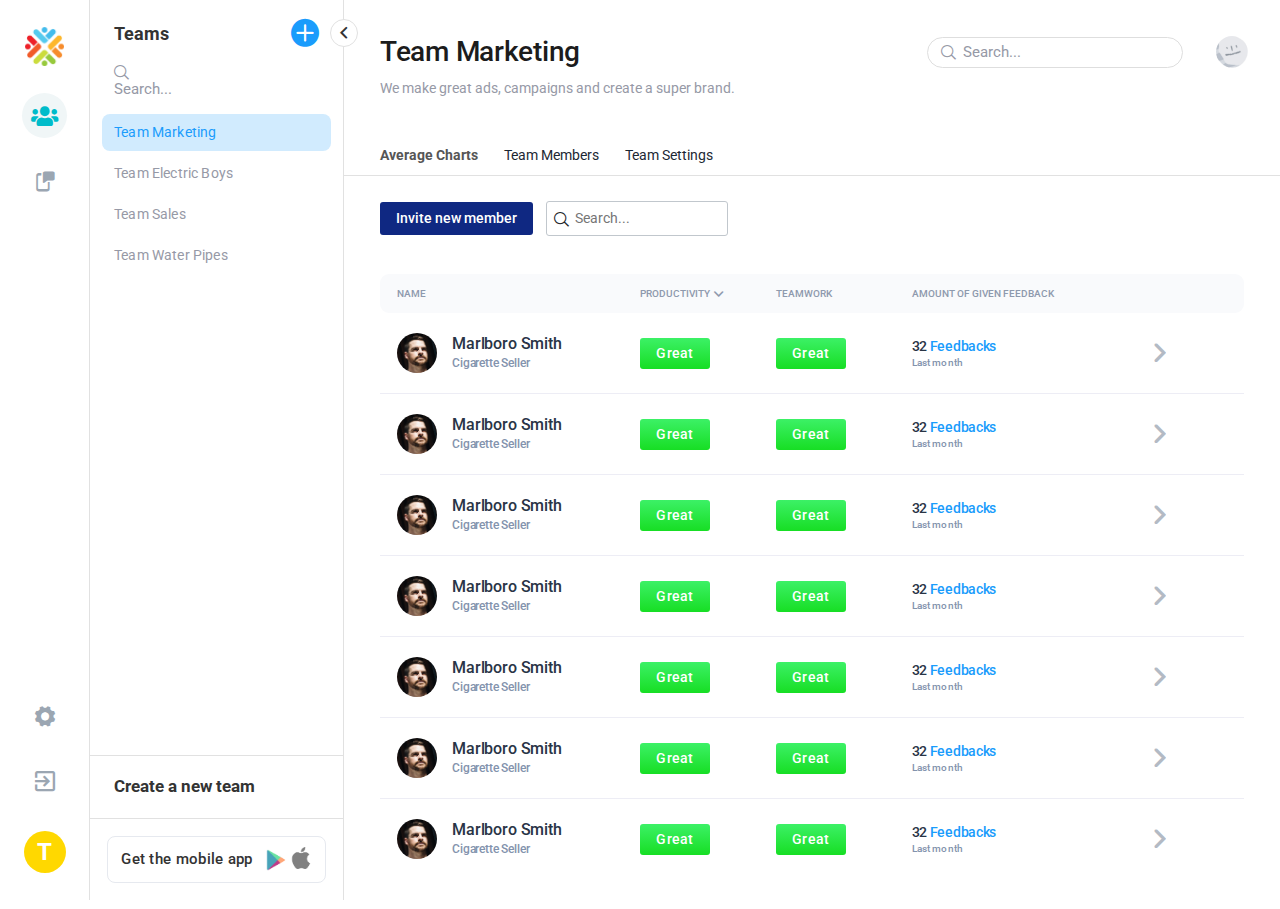
==== teams-people-view/index.html @ 9347ed9b "first commit" ====
<!DOCTYPE html5>
<html lang="en">

<head>
    <meta charset="UTF-8">
    <meta name="viewport" content="width=device-width, initial-scale=1.0">
    <title>Dashboard | Teams | Main View</title>
    <link href="https://fonts.googleapis.com/css?family=Roboto:400,500,700&display=swap" rel="stylesheet">
    <link rel="stylesheet" href="https://cdnjs.cloudflare.com/ajax/libs/font-awesome/5.13.0/css/all.min.css" integrity="sha256-h20CPZ0QyXlBuAw7A+KluUYx/3pK+c7lYEpqLTlxjYQ=" crossorigin="anonymous" />
    <link rel="stylesheet" href="../public/css/bootstrap.css">
    <link rel="stylesheet" href="../public/css/style.css">
</head>

<body>

    <div class="page-wrapper">
        <!-- sidebar -->
        <div class="sidebar">
            <div class="sidebar-menu-toggle">
                <i class="icon-c-chevron-l"></i>
            </div>
            <div class="sidebar-main">
                <ul class="sidebar-main-top">
                    <li class="sidebar-main-item logo">
                        <a href="#" class="sidebar-main-link">
                            <!-- <img src="../public/svg/sidenav-logo.svg" alt="logo"> -->
                            <img src="../public/img/logo-png.png" alt="logo">
                        </a>
                    </li>
                    <li class="sidebar-main-item active">
                        <a href="#" class="sidebar-main-link sidebar-main-link-icon">
                            <i class="icon-c-people"></i>
                        </a>
                    </li>
                    
                    <li class="sidebar-main-item">
                        <a href="#" class="sidebar-main-link sidebar-main-link-icon">
                            <i class="icon-c-phone"></i>
                        </a>
                    </li>
                </ul>

                <ul class="sidebar-main-bottom">
                    <li class="sidebar-main-item">
                        <a href="#" class="sidebar-main-link sidebar-main-link-icon">
                            <i class="icon-c-settings"></i>
                        </a>
                    </li>
                    <li class="sidebar-main-item">
                        <a href="../sign-in/index.html" class="sidebar-main-link sidebar-main-link-icon">
                            <i class="icon-c-exit"></i>
                        </a>
                    </li>
                    <li class="sidebar-main-item logo">
                        <a href="#" class="sidebar-main-link">
                            <div class="letter-circle"><span>T</span></div>
                        </a>
                    </li>
                </ul>
            </div>
            <!-- sidebar menu -->
            <div class="sidebar-menu">
                <div class="sidebar-menu-header">
                    <h2>Teams</h2>
                    <a href="#">
                        <i class="icon-c-plus-c"></i>
                    </a>
                </div>
                <div class="input-container">
                    <i class="icon-c-search"></i>
                    <input type="text" placeholder="Search...">
                </div>
                <ul class="sidebar-menu-list">
                    <li class="sidebar-menu-list-item">
                        <a href="#" class="sidebar-menu-list-item-link active">Team Marketing</a>
                    </li>
                    <li class="sidebar-menu-list-item">
                        <a href="#" class="sidebar-menu-list-item-link">Team Electric Boys</a>
                    </li>
                    <li class="sidebar-menu-list-item">
                        <a href="#" class="sidebar-menu-list-item-link">Team Sales</a>
                    </li>
                    <li class="sidebar-menu-list-item">
                        <a href="#" class="sidebar-menu-list-item-link">Team Water Pipes</a>
                    </li>
                </ul>
                <div class="sidebar-menu-footer">
                    <a href="#" class="sidebar-menu-footer-create-new">Create a new team</a>
                    <a href="#" class="btn-custom-white">
                        Get the mobile app
                        <img src="../public/img/play-big.png" alt="google play store icon" class="play-icon">
                        <img src="../public/img/apple-big.png" alt="apple store icon" class="apple-icon">
                    </a>
                </div>
            </div>
        </div>

        <div class="page-content">
            <header class="header">
                <div class="header-top">
                    <h1 class="header-top-title text-truncate">Team Marketing</h1>
                    <div class="input-container">
                        <i class="icon-c-search"></i>
                        <input type="text" placeholder="Search...">
                    </div>

                    <i class="far fa-bell bell"></i>

                    <img class="face" src="../public/img/facex2.png" alt="#">
                </div>
                <p class="header-small text-truncate">
                    We make great ads, campaigns and create a super brand.
                </p>
                <div class="header-bottom">
                    <div class="choose">
                        <a href="#" class="active">
                            <span>Average</span> charts
                        </a>

                        <a href="../teams-people-view/index.html">
                            <span>Team</span> members
                        </a>

                        <a href="../teams-people-view/index.html">
                            <span>Team</span> Settings
                        </a>
                    </div>
                </div>

            </header>

            <main class="teams-people-view">
                 <div class="teams-people-view-header">
                    <a href="#" class="btn-custom-primary">Invite new member</a>
                    <div class="input-container">
                        <i class="icon-c-search"></i>
                        <input type="text" placeholder="Search...">
                    </div>
                </div>
                <div class="teams-people-view-body">
                    <div class="panel panel-default">
                        <div class="panel-body">
                          <table class="table-header-fixed flex-table">
                            <thead>
                              <tr>
                                  <th>NAME</th>
                                  <th>PRODUCTIVITY
                                      <i class="icon-c-chevron-l"></i>
                                  </th>
                                  <th>TEAMWORK</th>
                                  <th>AMOUNT OF GIVEN FEEDBACK</th>
                                  <th></th>
                              </tr>
                            </thead>
                            <tbody>
                              <tr>
                                  <td class="table-header-fixed-col-1">
                                      <img src="../public/img/p-04.png" alt="users image">
                                      <p class="name">Marlboro Smith <span>Cigarette Seller</span></p>
                                  </td>
                                  <td class="table-header-fixed-col-2">
                                    <a href="#" class="btn-custom-table green">Great</a>
                                  </td>
                                  <td class="table-header-fixed-col-3">
                                    <a href="#" class="btn-custom-table green">Great</a>
                                  </td>
                                  <td class="table-header-fixed-col-4">
                                      <p class="feedbacks">
                                          <span class="amount">32</span>
                                          <a href="#">Feedbacks</a>
                                          <span class="when">Last month</span>
                                        </p>
                                  </td>
                                  <td class="table-header-fixed-col-5">
                                    <a href="#">
                                        <i class="icon-c-chevron-l"></i>
                                    </a>
                                </td>
                              </tr>
    
                              <tr>
                                <td class="table-header-fixed-col-1">
                                    <img src="../public/img/p-04.png" alt="users image">
                                    <p class="name">Marlboro Smith <span>Cigarette Seller</span></p>
                                </td>
                                <td class="table-header-fixed-col-2">
                                  <a href="#" class="btn-custom-table green">Great</a>
                                </td>
                                <td class="table-header-fixed-col-3">
                                  <a href="#" class="btn-custom-table green">Great</a>
                                </td>
                                <td class="table-header-fixed-col-4">
                                    <p class="feedbacks">
                                        <span class="amount">32</span>
                                        <a href="#">Feedbacks</a>
                                        <span class="when">Last month</span>
                                      </p>
                                </td>
                                <td class="table-header-fixed-col-5">
                                    <a href="#">
                                        <i class="icon-c-chevron-l"></i>
                                    </a>
                                </td>
                            </tr>
    
                            <tr>
                                <td class="table-header-fixed-col-1">
                                    <img src="../public/img/p-04.png" alt="users image">
                                    <p class="name">Marlboro Smith <span>Cigarette Seller</span></p>
                                </td>
                                <td class="table-header-fixed-col-2">
                                  <a href="#" class="btn-custom-table green">Great</a>
                                </td>
                                <td class="table-header-fixed-col-3">
                                  <a href="#" class="btn-custom-table green">Great</a>
                                </td>
                                <td class="table-header-fixed-col-4">
                                    <p class="feedbacks">
                                        <span class="amount">32</span>
                                        <a href="#">Feedbacks</a>
                                        <span class="when">Last month</span>
                                      </p>
                                </td>
                                <td class="table-header-fixed-col-5">
                                    <a href="#">
                                        <i class="icon-c-chevron-l"></i>
                                    </a>
                                </td>
                            </tr>
    
                            <tr>
                                <td class="table-header-fixed-col-1">
                                    <img src="../public/img/p-04.png" alt="users image">
                                    <p class="name">Marlboro Smith <span>Cigarette Seller</span></p>
                                </td>
                                <td class="table-header-fixed-col-2">
                                  <a href="#" class="btn-custom-table green">Great</a>
                                </td>
                                <td class="table-header-fixed-col-3">
                                  <a href="#" class="btn-custom-table green">Great</a>
                                </td>
                                <td class="table-header-fixed-col-4">
                                    <p class="feedbacks">
                                        <span class="amount">32</span>
                                        <a href="#">Feedbacks</a>
                                        <span class="when">Last month</span>
                                      </p>
                                </td>
                                <td class="table-header-fixed-col-5">
                                    <a href="#">
                                        <i class="icon-c-chevron-l"></i>
                                    </a>
                                </td>
                            </tr>
    
                            <tr>
                                <td class="table-header-fixed-col-1">
                                    <img src="../public/img/p-04.png" alt="users image">
                                    <p class="name">Marlboro Smith <span>Cigarette Seller</span></p>
                                </td>
                                <td class="table-header-fixed-col-2">
                                  <a href="#" class="btn-custom-table green">Great</a>
                                </td>
                                <td class="table-header-fixed-col-3">
                                  <a href="#" class="btn-custom-table green">Great</a>
                                </td>
                                <td class="table-header-fixed-col-4">
                                    <p class="feedbacks">
                                        <span class="amount">32</span>
                                        <a href="#">Feedbacks</a>
                                        <span class="when">Last month</span>
                                      </p>
                                </td>
                                <td class="table-header-fixed-col-5">
                                    <a href="#">
                                        <i class="icon-c-chevron-l"></i>
                                    </a>
                                </td>
                            </tr>
    
                            <tr>
                                <td class="table-header-fixed-col-1">
                                    <img src="../public/img/p-04.png" alt="users image">
                                    <p class="name">Marlboro Smith <span>Cigarette Seller</span></p>
                                </td>
                                <td class="table-header-fixed-col-2">
                                  <a href="#" class="btn-custom-table green">Great</a>
                                </td>
                                <td class="table-header-fixed-col-3">
                                  <a href="#" class="btn-custom-table green">Great</a>
                                </td>
                                <td class="table-header-fixed-col-4">
                                    <p class="feedbacks">
                                        <span class="amount">32</span>
                                        <a href="#">Feedbacks</a>
                                        <span class="when">Last month</span>
                                      </p>
                                </td>
                                <td class="table-header-fixed-col-5">
                                    <a href="#">
                                        <i class="icon-c-chevron-l"></i>
                                    </a>
                                </td>
                            </tr>
    
                            <tr>
                                <td class="table-header-fixed-col-1">
                                    <img src="../public/img/p-04.png" alt="users image">
                                    <p class="name">Marlboro Smith <span>Cigarette Seller</span></p>
                                </td>
                                <td class="table-header-fixed-col-2">
                                  <a href="#" class="btn-custom-table green">Great</a>
                                </td>
                                <td class="table-header-fixed-col-3">
                                  <a href="#" class="btn-custom-table green">Great</a>
                                </td>
                                <td class="table-header-fixed-col-4">
                                    <p class="feedbacks">
                                        <span class="amount">32</span>
                                        <a href="#">Feedbacks</a>
                                        <span class="when">Last month</span>
                                      </p>
                                </td>
                                <td class="table-header-fixed-col-5">
                                    <a href="#">
                                        <i class="icon-c-chevron-l"></i>
                                    </a>
                                </td>
                            </tr>
    
                            <tr>
                                <td class="table-header-fixed-col-1">
                                    <img src="../public/img/p-04.png" alt="users image">
                                    <p class="name">Marlboro Smith <span>Cigarette Seller</span></p>
                                </td>
                                <td class="table-header-fixed-col-2">
                                  <a href="#" class="btn-custom-table green">Great</a>
                                </td>
                                <td class="table-header-fixed-col-3">
                                  <a href="#" class="btn-custom-table green">Great</a>
                                </td>
                                <td class="table-header-fixed-col-4">
                                    <p class="feedbacks">
                                        <span class="amount">32</span>
                                        <a href="#">Feedbacks</a>
                                        <span class="when">Last month</span>
                                      </p>
                                </td>
                                <td class="table-header-fixed-col-5">
                                    <a href="#">
                                        <i class="icon-c-chevron-l"></i>
                                    </a>
                                </td>
                            </tr>
    
                            <tr>
                                <td class="table-header-fixed-col-1">
                                    <img src="../public/img/p-04.png" alt="users image">
                                    <p class="name">Marlboro Smith <span>Cigarette Seller</span></p>
                                </td>
                                <td class="table-header-fixed-col-2">
                                  <a href="#" class="btn-custom-table green">Great</a>
                                </td>
                                <td class="table-header-fixed-col-3">
                                  <a href="#" class="btn-custom-table green">Great</a>
                                </td>
                                <td class="table-header-fixed-col-4">
                                    <p class="feedbacks">
                                        <span class="amount">32</span>
                                        <a href="#">Feedbacks</a>
                                        <span class="when">Last month</span>
                                      </p>
                                </td>
                                <td class="table-header-fixed-col-5">
                                    <a href="#">
                                        <i class="icon-c-chevron-l"></i>
                                    </a>
                                </td>
                            </tr>
    
                            <tr>
                                <td class="table-header-fixed-col-1">
                                    <img src="../public/img/p-04.png" alt="users image">
                                    <p class="name">Marlboro Smith <span>Cigarette Seller</span></p>
                                </td>
                                <td class="table-header-fixed-col-2">
                                  <a href="#" class="btn-custom-table green">Great</a>
                                </td>
                                <td class="table-header-fixed-col-3">
                                  <a href="#" class="btn-custom-table green">Great</a>
                                </td>
                                <td class="table-header-fixed-col-4">
                                    <p class="feedbacks">
                                        <span class="amount">32</span>
                                        <a href="#">Feedbacks</a>
                                        <span class="when">Last month</span>
                                      </p>
                                </td>
                                <td class="table-header-fixed-col-5">
                                    <a href="#">
                                        <i class="icon-c-chevron-l"></i>
                                    </a>
                                </td>
                            </tr>
    
                            <tr>
                                <td class="table-header-fixed-col-1">
                                    <img src="../public/img/p-04.png" alt="users image">
                                    <p class="name">Marlboro Smith <span>Cigarette Seller</span></p>
                                </td>
                                <td class="table-header-fixed-col-2">
                                  <a href="#" class="btn-custom-table green">Great</a>
                                </td>
                                <td class="table-header-fixed-col-3">
                                  <a href="#" class="btn-custom-table green">Great</a>
                                </td>
                                <td class="table-header-fixed-col-4">
                                    <p class="feedbacks">
                                        <span class="amount">32</span>
                                        <a href="#">Feedbacks</a>
                                        <span class="when">Last month</span>
                                      </p>
                                </td>
                                <td class="table-header-fixed-col-5">
                                    <a href="#">
                                        <i class="icon-c-chevron-l"></i>
                                    </a>
                                </td>
                            </tr>
    
                            <tr>
                                <td class="table-header-fixed-col-1">
                                    <img src="../public/img/p-04.png" alt="users image">
                                    <p class="name">Marlboro Smith <span>Cigarette Seller</span></p>
                                </td>
                                <td class="table-header-fixed-col-2">
                                  <a href="#" class="btn-custom-table green">Great</a>
                                </td>
                                <td class="table-header-fixed-col-3">
                                  <a href="#" class="btn-custom-table green">Great</a>
                                </td>
                                <td class="table-header-fixed-col-4">
                                    <p class="feedbacks">
                                        <span class="amount">32</span>
                                        <a href="#">Feedbacks</a>
                                        <span class="when">Last month</span>
                                      </p>
                                </td>
                                <td class="table-header-fixed-col-5">
                                    <a href="#">
                                        <i class="icon-c-chevron-l"></i>
                                    </a>
                                </td>
                            </tr>
    
                            <tr>
                                <td class="table-header-fixed-col-1">
                                    <img src="../public/img/p-04.png" alt="users image">
                                    <p class="name">Marlboro Smith <span>Cigarette Seller</span></p>
                                </td>
                                <td class="table-header-fixed-col-2">
                                  <a href="#" class="btn-custom-table green">Great</a>
                                </td>
                                <td class="table-header-fixed-col-3">
                                  <a href="#" class="btn-custom-table green">Great</a>
                                </td>
                                <td class="table-header-fixed-col-4">
                                    <p class="feedbacks">
                                        <span class="amount">32</span>
                                        <a href="#">Feedbacks</a>
                                        <span class="when">Last month</span>
                                      </p>
                                </td>
                                <td class="table-header-fixed-col-5">
                                    <a href="#">
                                        <i class="icon-c-chevron-l"></i>
                                    </a>
                                </td>
                            </tr>
    
                            </tbody>
                          </table>
                        </div>
                      </div> 
                </div>
            </main>
        </div>
    </div>

        <script src="../public/js/jquery-3.4.1.min.js"></script>
        <script src="../public/js/bootstrap.bundle.js"></script>
        <script src="../public/js/main.js"></script>
</body>

</html>
---- public/css/style.css ----
*,
*::after,
*::before {
  margin: 0;
  padding: 0;
  box-sizing: inherit; }

html {
  width: 100%;
  font-size: 67.5%; }
  @media (max-width: 1720px) {
    html {
      font-size: 62.5%; } }
  @media (max-width: 1199px) {
    html {
      font-size: 59.5%; } }
  @media (max-width: 991px) {
    html {
      font-size: 55%; } }
  @media (max-width: 767px) {
    html {
      font-size: 50%; } }
  @media (max-width: 575px) {
    html {
      font-size: 45%; } }

body {
  min-height: 100vh;
  font-family: "Roboto", sans-serif;
  font-size: 1rem;
  box-sizing: border-box;
  background: #fff; }

h1,
h2,
h3,
h4,
h5,
h6,
p,
ul,
label {
  margin: 0;
  padding: 0; }

ul {
  list-style: none; }

a,
a:hover,
a:focus {
  text-decoration: none; }

.btn:focus,
.btn:active:focus,
.btn.active:focus,
.btn.focus,
.btn:active.focus,
.btn.active.focus {
  outline: none; }

.btn-custom-primary {
  display: inline-block;
  padding: .5em 2em;
  color: #fff;
  font-weight: 500;
  line-height: 1.31;
  border-radius: 18px;
  background-color: #1a9cfc; }
  .btn-custom-primary:hover, .btn-custom-primary:focus {
    color: #fff; }
  .btn-custom-primary.gray {
    color: #333;
    background-color: #f1f1f1; }
  .btn-custom-primary.outline {
    color: #0053df;
    background-color: #fff;
    border-radius: 11px;
    border: solid 2px #0053df; }

.btn-custom-white {
  margin: 0 auto;
  display: flex;
  justify-content: center;
  align-items: center;
  padding: 1rem 0rem;
  font-size: 1.5rem;
  font-weight: 500;
  line-height: 1.33;
  letter-spacing: 0.3px;
  color: #333;
  border-radius: 8px;
  border: solid 1px #e6e9ef; }
  .btn-custom-white:hover, .btn-custom-white:focus {
    background-color: #f9f9f9;
    color: rgba(51, 51, 51, 0.9); }

.btn-custom-table {
  display: flex;
  justify-content: center;
  align-items: center;
  width: 5.7rem;
  height: 2.5rem;
  font-size: 1.2rem;
  font-weight: 500;
  line-height: 0.5;
  letter-spacing: 0.24px;
  color: #fff;
  border-radius: 3px; }
  .btn-custom-table:hover, .btn-custom-table:focus {
    color: #fff; }
  .btn-custom-table.green {
    background: linear-gradient(#3cf166, #17de24); }
  .btn-custom-table.red {
    background: linear-gradient(#fa2020, #ef0049); }
  .btn-custom-table.yellow {
    background: linear-gradient(#f5e144, #ffa30f); }

.sidebar-menu-close-anim {
  margin-left: -25.4rem; }

.sidebar-menu-close-icon-rotate {
  transform: rotateZ(180deg); }

@font-face {
  font-family: "customicons";
  src: url("../fonts/customicons.eot?b4owmd");
  src: url("../fonts/customicons.eot?b4owmd#iefix") format("embedded-opentype"), url("../fonts/customicons.ttf?b4owmd") format("truetype"), url("../fonts/customicons.woff?b4owmd") format("woff"), url("../fonts/customicons.svg?b4owmd#customicons") format("svg");
  font-weight: normal;
  font-style: normal;
  font-display: block; }
[class^="icon-"],
[class*=" icon-"] {
  /* use !important to prevent issues with browser extensions that change fonts */
  font-family: "customicons" !important;
  speak: none;
  font-style: normal;
  font-weight: normal;
  font-variant: normal;
  text-transform: none;
  line-height: 1;
  /* Better Font Rendering =========== */
  -webkit-font-smoothing: antialiased;
  -moz-osx-font-smoothing: grayscale; }

.icon-c-bars:before {
  content: "\e900"; }

.icon-c-chevron-l:before {
  content: "\e901"; }

.icon-c-document:before {
  content: "\e902"; }

.icon-c-dots-h:before {
  content: "\e903"; }

.icon-c-exit:before {
  content: "\e904"; }

.icon-c-eye:before {
  content: "\e905"; }

.icon-c-lines:before {
  content: "\e906"; }

.icon-c-people:before {
  content: "\e907"; }

.icon-c-phone:before {
  content: "\e909"; }

.icon-c-plus-c:before {
  content: "\e90a"; }

.icon-c-question:before {
  content: "\e90b"; }

.icon-c-robot:before {
  content: "\e90c"; }

.icon-c-search:before {
  content: "\e90d"; }

.icon-c-settings:before {
  content: "\e90e"; }

.icon-c-users:before {
  content: "\e90f"; }

@font-face {
  font-family: "HankRnd-Light";
  src: url("../fonts/Hank Rnd/EOT/HankRnd-Light.eot");
  src: url("../fonts/Hank Rnd/OTF/HankRnd-Light.otf") format("otf"), url("../fonts/Hank Rnd/WOFF2/HankRnd-Light.woff2") format("woff2"), url("../fonts/Hank Rnd/WOFF/HankRnd-Light.woff") format("woff"), url("../fonts/Hank Rnd/TTF/HankRnd-Light.ttf") format("truetype"); }
@font-face {
  font-family: "HankRnd-Regular";
  src: url("../fonts/Hank Rnd/EOT/HankRnd-Regular.eot");
  src: url("../fonts/Hank Rnd/OTF/HankRnd-Regular.otf") format("otf"), url("../fonts/Hank Rnd/WOFF2/HankRnd-Regular.woff2") format("woff2"), url("../fonts/Hank Rnd/WOFF/HankRnd-Regular.woff") format("woff"), url("../fonts/Hank Rnd/TTF/HankRnd-Regular.ttf") format("truetype"); }
@font-face {
  font-family: "HankRnd-Bold";
  src: url("../fonts/Hank Rnd/EOT/HankRnd-Bold.eot");
  src: url("../fonts/Hank Rnd/OTF/HankRnd-Bold.otf") format("otf"), url("../fonts/Hank Rnd/WOFF2/HankRnd-Bold.woff2") format("woff2"), url("../fonts/Hank Rnd/WOFF/HankRnd-Bold.woff") format("woff"), url("../fonts/Hank Rnd/TTF/HankRnd-Bold.ttf") format("truetype"); }
@font-face {
  font-family: "HankRnd-Black";
  src: url("../fonts/Hank Rnd/EOT/HankRnd-Black.eot");
  src: url("../fonts/Hank Rnd/OTF/HankRnd-Black.otf") format("otf"), url("../fonts/Hank Rnd/WOFF2/HankRnd-Black.woff2") format("woff2"), url("../fonts/Hank Rnd/WOFF/HankRnd-Black.woff") format("woff"), url("../fonts/Hank Rnd/TTF/HankRnd-Black.ttf") format("truetype"); }
.test-icon {
  color: red;
  font-size: 3rem; }

.page-wrapper {
  display: flex;
  height: 100%; }

.page-content {
  width: calc(100% - 9rem);
  height: 100%; }

.graph-card {
  width: 100%;
  height: 100%; }
  .graph-card-header {
    padding: 2.6rem;
    padding-bottom: 0;
    height: 10rem; }
    .graph-card-header h3 {
      font-size: 1.9rem;
      font-weight: 400;
      color: #1a173b;
      margin-bottom: 1.8rem; }
      .graph-card-header h3 span {
        font-weight: 700; }
    .graph-card-header a {
      font-size: 1.7rem; }
  .graph-card-body {
    display: flex;
    justify-content: space-between;
    padding-left: 4.3rem;
    padding-right: 4.3rem;
    padding-bottom: 4.5rem;
    padding-top: 1rem; }
    .graph-card-body .bar {
      position: relative;
      width: 1.4rem;
      border-radius: 5px;
      background-color: rgba(193, 192, 200, 0.24); }
      .graph-card-body .bar-fill {
        position: absolute;
        bottom: 0;
        width: 100%;
        border-radius: 5px; }
        .graph-card-body .bar-fill-green {
          background: linear-gradient(#3cf166, #17de24); }
        .graph-card-body .bar-fill-orange {
          background: linear-gradient(#f5e144, #ffa30f); }
        .graph-card-body .bar-fill-red {
          background: linear-gradient(#fa2020, #ef0049); }
      .graph-card-body .bar-info {
        font-family: "HankRnd-Bold";
        position: absolute;
        white-space: nowrap;
        left: 50%;
        bottom: -1.1rem;
        font-size: 1.1rem;
        color: rgba(23, 23, 23, 0.6);
        transform: translate(-50%, 100%); }

.table {
  margin: 0;
  height: 100%;
  padding: 0 3rem;
  padding-right: 0; }
  .table-header {
    padding: 2.8rem 0;
    padding-bottom: 2.2rem; }
    .table-header h3 {
      opacity: 0.96;
      font-size: 2.1rem;
      font-weight: 500;
      line-height: 1.1;
      letter-spacing: 0.21px;
      color: #1c1c1c; }
  .table-body {
    max-height: calc(100% - 8.3rem);
    overflow-y: scroll;
    scrollbar-width: none;
    /* Firefox */
    -ms-overflow-style: none;
    /* Internet Explorer 10+ */ }
    .table-body::-webkit-scrollbar {
      /* WebKit */
      width: 0;
      height: 0; }
  .table-row {
    padding: 0.65rem 0;
    display: grid;
    align-items: center;
    grid-template-columns: repeat(4, 1fr) 3.2rem;
    font-size: 1.2rem;
    line-height: 1.33;
    color: #354052;
    border-bottom: 1px solid rgba(225, 225, 225, 0.56); }
    .table-row-item-img {
      width: 3.3rem;
      height: 3.3rem;
      border-radius: 50%; }
    .table-row-item-name {
      margin-left: 1.2rem;
      color: #171c24;
      font-weight: 500; }
      .table-row-item-name:hover, .table-row-item-name:focus {
        color: #171c24; }
    .table-row-item .btn-custom-table {
      margin: 0 auto; }
    .table-row-item-arrow {
      font-size: 2rem;
      color: #b3bac4; }
      .table-row-item-arrow:hover, .table-row-item-arrow:focus {
        color: #b3bac4; }
    .table-row-item.arrow {
      transform: rotateZ(180deg); }

.panel-body table {
  /* Flex Table */ }
  .panel-body table.flex-table {
    display: flex;
    flex-direction: column; }
  .panel-body table.flex-table thead, .panel-body table.flex-table tbody {
    display: block; }
  .panel-body table.flex-table tbody {
    flex: 1;
    max-height: calc( 100vh - 14.4rem - 2.8rem - 6.9rem - 12.2rem - 6.9rem - 3rem );
    overflow-y: auto;
    overflow-x: hidden;
    scrollbar-width: none;
    /* Firefox */
    -ms-overflow-style: none;
    /* Internet Explorer 10+ */ }
    .panel-body table.flex-table tbody::-webkit-scrollbar {
      /* WebKit */
      width: 0;
      height: 0; }
  .panel-body table.flex-table tr {
    width: 100%;
    display: flex; }
  .panel-body table.flex-table tr td, .panel-body table.flex-table tr th {
    white-space: nowrap;
    display: flex;
    flex: 1 !important;
    align-items: center;
    justify-content: start; }

.options {
  text-transform: uppercase; }
  .options-link {
    font-size: inherit;
    color: #4A4A4A;
    font-weight: 400; }
    .options-link.active {
      font-weight: 700; }
    .options-link:hover {
      color: #4A4A4A; }
  .options-divider {
    font-size: 1.05em;
    font-weight: 700;
    margin: 0 .3rem; }

.stars {
  text-align: left;
  position: relative;
  display: flex;
  flex-direction: row-reverse; }
  .stars input {
    display: none; }
  .stars label {
    display: block;
    cursor: pointer;
    width: 2.5rem;
    color: #c3c3c3; }
    .stars label::before {
      content: "\f005";
      font-family: FontAwesome;
      position: relative;
      display: block;
      font-size: 2rem;
      color: #c1c1c1; }
    .stars label::after {
      content: "\f005";
      font-family: FontAwesome;
      position: absolute;
      display: block;
      font-size: 2rem;
      color: #ffbb41;
      top: 0;
      opacity: 0; }
  .stars label:hover::after, .stars input:checked ~ label::after, .stars label:hover ~ label::after {
    opacity: 1; }

.settings-sidenav {
  margin-right: 6rem; }
  .settings-sidenav h2 {
    margin-bottom: 2.6rem;
    font-size: 3rem;
    font-weight: 500;
    line-height: 1.3;
    color: #393939; }
  .settings-sidenav-item {
    margin-bottom: .5rem;
    padding: .8rem 1.9rem;
    display: flex;
    align-items: center;
    font-size: 1.7rem;
    line-height: 1.35;
    color: #009aff;
    border-radius: 8px;
    transition: all .2s ease-in-out;
    white-space: nowrap; }
    .settings-sidenav-item i {
      font-size: 2rem;
      text-align: center;
      width: 2.5rem;
      margin-right: 2rem; }
    .settings-sidenav-item:hover {
      color: #fff;
      background-color: rgba(0, 154, 255, 0.5); }
    .settings-sidenav-item.active {
      color: #fff;
      background-color: #009aff; }

.sign-up-header {
  padding: 1.5rem 1.3rem;
  padding-right: 2.8rem;
  display: flex;
  justify-content: space-between;
  align-items: center; }
  .sign-up-header-info {
    display: flex;
    align-items: center; }
    .sign-up-header-info img {
      margin-right: 1rem;
      width: 5rem;
      height: 5rem; }
    .sign-up-header-info h2 {
      display: inline-block;
      font-size: 1.25rem;
      font-weight: 700;
      letter-spacing: -0.13px;
      color: #1d1c39; }
      .sign-up-header-info h2 span {
        display: block;
        font-size: 2.5rem;
        font-weight: 700;
        letter-spacing: -0.88px;
        color: #15142e; }
  .sign-up-header .btn-custom-primary {
    align-self: flex-end;
    font-family: 'Heebo', sans-serif;
    font-size: 1.55rem;
    font-weight: 500;
    line-height: 1.48;
    color: #ffffff;
    border-radius: 4px;
    background-color: #0093ff; }

.sidebar {
  position: relative;
  display: inline-flex;
  height: 100%; }
  .sidebar-main {
    padding: 2.7em 2.5rem;
    height: 100%;
    width: 9rem;
    display: flex;
    flex-direction: column;
    justify-content: space-between;
    align-items: center;
    border-right: 1px solid #e1e1e1;
    background-color: #fff;
    z-index: 200; }
    .sidebar-main-top, .sidebar-main-bottom {
      text-align: center; }
    .sidebar-main-item:not(:last-child) {
      margin-bottom: 2rem; }
    .sidebar-main-item:hover a, .sidebar-main-item:focus a, .sidebar-main-item.active a {
      color: #00bcca;
      background-color: #f0f6f7;
      border-radius: 50%; }
    .sidebar-main-link-icon {
      display: flex;
      align-items: center;
      justify-content: center;
      width: 4.5rem;
      height: 4.5rem;
      font-size: 2rem;
      color: #9ba6b2; }
    .sidebar-main .logo img {
      margin-bottom: 0.7rem;
      width: 3.9rem;
      height: 3.9rem; }
    .sidebar-main .letter-circle {
      margin-top: 0.8rem;
      display: inline-flex;
      justify-content: center;
      align-items: center;
      width: 4.2rem;
      height: 4.2rem;
      font-size: 2.4rem;
      font-weight: 700;
      background-color: #ffd800;
      border-radius: 50%;
      color: #fff; }
  .sidebar-menu {
    width: 25.4rem;
    height: 100%;
    display: flex;
    flex-direction: column;
    border-right: 1px solid #e1e1e1;
    transition: margin 0.3s ease-in-out;
    z-index: 100; }
    .sidebar-menu-header {
      position: relative;
      padding: 2rem 2.4rem 0;
      margin-bottom: 1.7rem;
      display: flex;
      justify-content: space-between;
      align-items: center; }
      .sidebar-menu-header h2 {
        font-size: 1.8rem;
        font-weight: 700;
        line-height: 1.33;
        color: #333333; }
      .sidebar-menu-header i {
        font-size: 2.790rem;
        color: #1a9cfc; }
    .sidebar-menu .input-container {
      padding: 0 2.4rem; }
      .sidebar-menu .input-container input {
        border: none;
        outline: none;
        font-size: 1.5rem;
        font-weight: 400;
        line-height: 1.33;
        color: #333; }
        .sidebar-menu .input-container input::placeholder {
          color: #9699a6; }
      .sidebar-menu .input-container i {
        margin-right: 0.5rem;
        font-size: 1.5rem;
        color: #9699a6; }
    .sidebar-menu-list {
      margin-top: 1.2rem;
      padding: 0 1.2rem; }
      .sidebar-menu-list-item {
        padding: 0.2rem 0;
        width: 100%; }
        .sidebar-menu-list-item-link {
          font-weight: 400;
          display: inline-block;
          padding: 0.9rem 1.2rem;
          width: 100%;
          font-size: 1.4rem;
          line-height: 1.36;
          letter-spacing: 0.17px;
          color: #9699a6; }
          .sidebar-menu-list-item-link:hover, .sidebar-menu-list-item-link:focus, .sidebar-menu-list-item-link.active {
            color: #1a9cfc;
            border-radius: 8px;
            background-color: #d1ebfe; }
    .sidebar-menu-footer {
      margin-top: auto; }
      .sidebar-menu-footer-create-new {
        padding: 2rem 2.4rem;
        display: block;
        font-size: 1.65rem;
        font-weight: 700;
        line-height: 1.33;
        color: #333;
        border-top: 1px solid #e1e1e1;
        border-bottom: 1px solid #e1e1e1; }
        .sidebar-menu-footer-create-new:hover {
          color: rgba(51, 51, 51, 0.8); }
      .sidebar-menu-footer .btn-custom-white {
        margin: 1.7rem; }
        .sidebar-menu-footer .btn-custom-white .play-icon {
          width: 2.08rem;
          height: 1.84rem;
          margin-left: 1.2rem; }
        .sidebar-menu-footer .btn-custom-white .apple-icon {
          width: 1.7rem;
          height: 1.7rem;
          margin-bottom: 0.3rem;
          margin-left: 0.3rem; }
        .sidebar-menu-footer .btn-custom-white .play-icon, .sidebar-menu-footer .btn-custom-white .apple-icon {
          width: 2.2rem;
          height: 2.2rem; }
  .sidebar-menu-toggle {
    transform: rotateZ(0);
    display: flex;
    justify-content: center;
    align-items: center;
    width: 2.8rem;
    height: 2.8rem;
    position: absolute;
    top: 4.7rem;
    right: 0;
    transform: translate(50%, -100%);
    border: solid 1px #e1e1e1;
    border-radius: 50%;
    background-color: #fff;
    cursor: pointer;
    z-index: 300; }
    .sidebar-menu-toggle i {
      font-size: 1.25rem;
      color: #333;
      transition: transform 0.2s ease-in-out 0.1s; }

.header {
  padding: 3.4rem 3.2rem 0.5rem 3.6rem;
  font-size: 1.6rem;
  border-bottom: 1px solid #e1e1e1; }
  .header-top {
    display: flex;
    align-items: center; }
    .header-top-title {
      margin-right: auto;
      font-size: 2.8rem;
      font-weight: 500;
      line-height: 1.32;
      letter-spacing: -0.28px;
      color: #1c1c1c; }
    .header-top-info {
      font-size: 1.5rem;
      padding: 0.7rem 1.2rem;
      margin-right: 1rem;
      border: 1px solid #e3e3e3;
      border-radius: 18px; }
      .header-top-info:first-of-type + div i {
        font-size: 1.3rem; }
      .header-top-info-feedback {
        display: flex;
        border-radius: 5px;
        border: solid 1px #e1e1e1;
        align-items: center; }
        .header-top-info-feedback span {
          padding: 0 1.7rem;
          display: inline-block;
          font-size: 1.5rem;
          line-height: 1.33;
          letter-spacing: -0.15px;
          color: #000000; }
        .header-top-info-feedback p {
          display: inline-block;
          margin: .7rem 0;
          padding: 0 1.2rem;
          border-left: 1px solid #e1e1e1;
          font-size: 1.1rem;
          line-height: 1.18;
          letter-spacing: -0.15px;
          color: #363636; }
    .header-top a {
      color: #333;
      font-size: 0.001rem;
      margin-left: 1rem; }
      .header-top a:hover, .header-top a:focus {
        color: #777; }
    .header-top .input-container {
      margin-left: 1rem;
      position: relative; }
      .header-top .input-container input {
        max-width: 25.6rem;
        padding: .5rem 3.5rem;
        border: none;
        outline: none;
        font-size: 1.5rem;
        font-weight: 400;
        line-height: 1.33;
        color: #333;
        border: 1px solid #DEDEDE;
        border-radius: 1.6rem; }
        .header-top .input-container input::placeholder {
          color: #9699a6; }
      .header-top .input-container i {
        position: absolute;
        top: 50%;
        left: 0;
        transform: translate(90%, -50%);
        font-size: 1.5rem;
        color: #9699a6; }
    .header-top .bell {
      margin-left: 1.3rem;
      margin-right: 2rem;
      font-size: 2rem;
      color: #647282; }
    .header-top .face {
      width: 3.2rem;
      height: 3.2rem; }
  .header-small {
    margin-top: 0.8rem;
    font-size: 1.4rem;
    line-height: 1.38;
    font-weight: 400;
    color: #9699a6; }
  .header-bottom {
    display: flex;
    align-items: center;
    padding: 4.8rem 0 .5rem;
    margin-right: -1.6rem; }
    .header-bottom .choose {
      display: flex;
      align-items: center;
      margin-right: auto; }
      .header-bottom .choose a {
        font-size: 1.4REM;
        line-height: 1.36;
        color: #1b2733;
        text-transform: capitalize; }
        @media (max-width: 379px) {
          .header-bottom .choose a span {
            display: none; } }
        .header-bottom .choose a.active {
          color: #565656;
          font-weight: 700; }
        .header-bottom .choose a i {
          margin-right: 0.8rem;
          font-size: 1.8rem; }
        .header-bottom .choose a:not(:last-child) {
          margin-right: 2.6rem; }
    .header-bottom .dropdown {
      margin-right: 1.2rem; }
    .header-bottom .dropdown-toggle {
      font-size: 1.3rem;
      padding: 0.5rem 2rem;
      border-radius: 16px; }
    .header-bottom .dropdown-menu {
      font-size: 1.2rem; }
    .header-bottom .input {
      margin-right: 0.5rem;
      padding: 0.45rem 1.6rem;
      outline: none;
      font-family: Roboto;
      font-weight: 400;
      font-size: 1.35rem;
      line-height: 1.33;
      letter-spacing: -0.12px;
      text-align: left;
      color: #333;
      border-radius: 16px;
      border: solid 1px #c9c9c9; }
      .header-bottom .input::placeholder {
        color: #cacaca; }
    .header-bottom-icon {
      margin: 0;
      display: flex;
      align-items: center;
      justify-content: center;
      width: 4.5rem;
      height: 4.5rem;
      border-radius: 50%;
      color: #333; }
      .header-bottom-icon:first-of-type {
        font-size: 2.3rem; }
      .header-bottom-icon:first-of-type + a {
        font-size: 2.2rem; }
      .header-bottom-icon:first-of-type + a + a {
        font-size: 1rem; }
      .header-bottom-icon:hover, .header-bottom-icon:focus {
        color: #333;
        background-color: #f1f1f1; }

.header-settings {
  border-bottom: none; }
  .header-settings h1 {
    display: inline-block; }
  .header-settings-links {
    display: inline-block;
    border-bottom: 1px solid #ccc; }

.teams-main-view {
  max-width: 110rem;
  padding: 2.5rem 3.6rem; }
  .teams-main-view-header {
    margin-bottom: 3.8rem; }
    .teams-main-view-header .btn-custom-primary {
      margin-right: 1.1rem;
      font-size: 1.4rem;
      line-height: 1.36;
      padding: .7rem 1.6rem;
      border-radius: 3px;
      background-color: #0f2882; }
    .teams-main-view-header .input-container {
      position: relative;
      display: inline-block; }
      @media (max-width: 379px) {
        .teams-main-view-header .input-container {
          display: none; } }
      .teams-main-view-header .input-container input {
        max-width: 18.2rem;
        padding: .7rem 2.8rem;
        padding-right: 1.5rem;
        font-size: 1.4rem;
        line-height: 1.36;
        border-radius: 3px;
        border: solid 1px #c1c7cd; }
      .teams-main-view-header .input-container i {
        position: absolute;
        top: 50%;
        left: 0;
        font-size: 1.5rem;
        transform: translate(50%, -50%); }
  .teams-main-view-body {
    height: calc(100vh - 30rem);
    display: grid;
    grid-template-areas: "card-1 card-2 card-3";
    grid-auto-rows: 24rem;
    grid-template-columns: repeat(3, 1fr);
    grid-gap: 5rem 0rem;
    overflow-y: auto;
    scrollbar-width: none;
    /* Firefox */
    -ms-overflow-style: none;
    /* Internet Explorer 10+ */ }
    .teams-main-view-body::-webkit-scrollbar {
      width: 0;
      height: 0; }
    @media (max-width: 1199px) {
      .teams-main-view-body {
        grid-gap: 5rem; } }
    @media (max-width: 991px) {
      .teams-main-view-body {
        grid-template-areas: "card-1 card-2";
        grid-template-columns: repeat(2, 1fr); } }
    @media (max-width: 575px) {
      .teams-main-view-body {
        padding: 1rem;
        grid-template-areas: "card-1";
        grid-template-columns: repeat(1, 1fr); } }
  .teams-main-view .graph-card {
    height: 100%; }
    .teams-main-view .graph-card-header {
      height: auto;
      padding: 0; }
      .teams-main-view .graph-card-header h4 {
        margin-bottom: .2rem;
        font-size: 1rem;
        font-weight: bold;
        line-height: 1.3;
        color: #137efe;
        text-transform: uppercase; }
      .teams-main-view .graph-card-header h3 {
        margin: 0;
        padding: 0;
        font-size: 2.5rem;
        font-weight: 700;
        line-height: 1.32;
        color: #323539; }
    .teams-main-view .graph-card-body {
      padding: 2.8rem 1.7rem;
      padding-right: 8rem;
      padding-left: 2.3rem;
      height: calc(100% - 4.6rem); }
      @media (max-width: 1199px) {
        .teams-main-view .graph-card-body {
          padding-right: 1.7rem; } }
      .teams-main-view .graph-card-body .bar:first-of-type, .teams-main-view .graph-card-body .bar:first-of-type + .bar, .teams-main-view .graph-card-body .bar:first-of-type + .bar + .bar, .teams-main-view .graph-card-body .bar:first-of-type + .bar + .bar + .bar, .teams-main-view .graph-card-body .bar:first-of-type + .bar + .bar + .bar + .bar {
        display: none; }
      @media (max-width: 1439px) {
        .teams-main-view .graph-card-body .bar:first-of-type + .bar + .bar + .bar + .bar + .bar {
          display: none; } }
      @media (max-width: 1199px) {
        .teams-main-view .graph-card-body .bar:first-of-type + .bar + .bar + .bar + .bar + .bar + .bar {
          display: none; } }
      @media (max-width: 991px) {
        .teams-main-view .graph-card-body .bar:first-of-type + .bar + .bar + .bar + .bar + .bar, .teams-main-view .graph-card-body .bar:first-of-type + .bar + .bar + .bar + .bar + .bar + .bar {
          display: inline-block; } }
      @media (max-width: 575px) {
        .teams-main-view .graph-card-body .bar:first-of-type + .bar, .teams-main-view .graph-card-body .bar:first-of-type + .bar + .bar, .teams-main-view .graph-card-body .bar:first-of-type + .bar + .bar + .bar, .teams-main-view .graph-card-body .bar:first-of-type + .bar + .bar + .bar + .bar {
          display: inline-block; } }
      @media (max-width: 379px) {
        .teams-main-view .graph-card-body .bar:first-of-type + .bar, .teams-main-view .graph-card-body .bar:first-of-type + .bar + .bar {
          display: none; } }
  .teams-main-view .table {
    display: none;
    max-width: 72rem; }
    @media (max-width: 991px) {
      .teams-main-view .table {
        max-width: 100%; } }

.teams-people-view {
  padding: 2.5rem 3.6rem;
  max-width: 110rem;
  height: calc(100vh - 16.3rem - 4px);
  display: grid;
  grid-template-areas: "card-1" "card-2";
  grid-template-rows: auto 1fr;
  grid-template-columns: 1fr; }
  .teams-people-view-header {
    margin-bottom: 3.8rem; }
    .teams-people-view-header .btn-custom-primary {
      margin-right: 1.1rem;
      font-size: 1.4rem;
      line-height: 1.36;
      padding: .7rem 1.6rem;
      border-radius: 3px;
      background-color: #0f2882; }
    .teams-people-view-header .input-container {
      position: relative;
      display: inline-block; }
      @media (max-width: 379px) {
        .teams-people-view-header .input-container {
          display: none; } }
      .teams-people-view-header .input-container input {
        max-width: 18.2rem;
        padding: .7rem 2.8rem;
        padding-right: 1.5rem;
        font-size: 1.4rem;
        line-height: 1.36;
        border-radius: 3px;
        border: solid 1px #c1c7cd; }
      .teams-people-view-header .input-container i {
        position: absolute;
        top: 50%;
        left: 0;
        font-size: 1.5rem;
        transform: translate(50%, -50%); }
  .teams-people-view .card-1 {
    grid-area: card-1; }
  .teams-people-view .card-2 {
    grid-area: card-2; }
  .teams-people-view .subheader {
    margin-bottom: 3.9rem;
    font-size: 2rem;
    font-weight: 500;
    line-height: 1.3;
    letter-spacing: -0.12px;
    color: #363f4e; }
    .teams-people-view .subheader span {
      margin-left: 0.3rem; }
  .teams-people-view .panel-body .table-header-fixed thead {
    border-radius: 9px;
    background-color: #f9fafc; }
    .teams-people-view .panel-body .table-header-fixed thead th {
      padding: 1.3rem 0;
      font-size: 1rem;
      font-weight: 500;
      line-height: 1.3;
      color: #8e99ad; }
      .teams-people-view .panel-body .table-header-fixed thead th i {
        margin-left: 0.6rem;
        transform: rotateZ(-90deg); }
  .teams-people-view .panel-body .table-header-fixed tbody {
    max-height: calc(100vh - 11rem - 16rem - 8rem); }
  .teams-people-view .panel-body .table-header-fixed tr {
    padding: 0 1.7rem; }
  .teams-people-view .panel-body .table-header-fixed tbody tr {
    padding-top: 2rem;
    padding-bottom: 2rem;
    border-bottom: 1px solid #ededf5; }
  .teams-people-view .panel-body .table-header-fixed td:last-of-type, .teams-people-view .panel-body .table-header-fixed th:last-of-type {
    flex: 0.3 !important; }
  .teams-people-view .panel-body .table-header-fixed td:nth-last-of-type(3), .teams-people-view .panel-body .table-header-fixed td:nth-last-of-type(4), .teams-people-view .panel-body .table-header-fixed th:nth-last-of-type(3), .teams-people-view .panel-body .table-header-fixed th:nth-last-of-type(4) {
    flex: 0.56 !important; }
  .teams-people-view .panel-body .table-header-fixed-col-1 img {
    margin-right: 1.5rem;
    width: 4rem;
    height: 4rem;
    border-radius: 50%; }
  .teams-people-view .panel-body .table-header-fixed-col-1 .name {
    font-size: 1.55rem;
    font-weight: 500;
    line-height: 1.29;
    letter-spacing: -0.16px;
    color: #293446; }
    .teams-people-view .panel-body .table-header-fixed-col-1 .name span {
      margin-top: .1rem;
      display: block;
      font-size: 1.2rem;
      font-weight: 500;
      line-height: 1.33;
      color: #8393ad; }
  .teams-people-view .panel-body .table-header-fixed-col-2 .btn-custom-table, .teams-people-view .panel-body .table-header-fixed-col-3 .btn-custom-table {
    width: 7.05rem;
    height: 3.05rem;
    font-size: 1.35rem;
    font-weight: 500;
    line-height: 0.52;
    letter-spacing: 0.27px;
    color: #ffffff; }
  .teams-people-view .panel-body .table-header-fixed-col-4 .feedbacks {
    font-size: 1.4rem;
    font-weight: 500;
    line-height: 1.36;
    letter-spacing: -0.28px;
    color: #35c0ff; }
    .teams-people-view .panel-body .table-header-fixed-col-4 .feedbacks .amount {
      color: #293446; }
    .teams-people-view .panel-body .table-header-fixed-col-4 .feedbacks .when {
      display: block;
      font-size: 1rem;
      line-height: 1.3;
      letter-spacing: 0.16px;
      text-align: left;
      color: #8393ad; }
  .teams-people-view .panel-body .table-header-fixed-col-5 a {
    font-size: 2rem;
    color: #b3bac4;
    transform: rotateZ(180deg); }

.teams-single-user {
  position: relative;
  padding: 3.5rem 3.65rem;
  height: calc(100vh - 16.3rem - 4px);
  display: grid;
  grid-template-areas: "card-1" "card-2";
  grid-template-rows: auto 1fr;
  grid-template-columns: 1fr; }
  .teams-single-user .card-1 {
    grid-area: card-1; }
  .teams-single-user .card-2 {
    grid-area: card-2; }
  .teams-single-user .subheader {
    margin-top: 0;
    font-size: 2rem;
    font-weight: 500;
    line-height: 1.3;
    letter-spacing: -0.12px;
    color: #363f4e; }
    .teams-single-user .subheader-link a {
      margin-top: .7rem;
      display: block;
      width: 106px;
      font-size: 1.3rem;
      font-weight: 400;
      line-height: 1.38;
      letter-spacing: -0.13px;
      color: #9699a6;
      white-space: nowrap; }
  .teams-single-user .accordion-custom {
    max-height: 100%; }
    .teams-single-user .accordion-custom-trigger {
      margin-top: 2.5rem;
      display: flex;
      align-items: center;
      font-size: 1.8rem;
      font-weight: normal;
      font-stretch: normal;
      font-style: normal;
      line-height: 1.33;
      letter-spacing: -0.09px;
      text-align: left; }
      .teams-single-user .accordion-custom-trigger[aria-expanded="true"] .accordion-custom-icon {
        transform: rotateZ(-180deg); }
    .teams-single-user .accordion-custom-icon {
      margin-right: 0.8rem;
      position: relative;
      display: inline-block;
      width: 1.7rem;
      height: 1.7rem;
      border-radius: 50%;
      transition: transform .2s ease-in-out; }
      .teams-single-user .accordion-custom-icon span {
        position: absolute;
        top: 50%;
        left: 50%;
        transform: translate(-50%, -40%);
        display: inline-block;
        width: 0.9rem;
        height: 0.5rem;
        background-color: #fff;
        clip-path: polygon(0 0, 100% 0, 50% 100%); }
    .teams-single-user .accordion-custom svg path {
      will-change: auto;
      stroke-width: 15px;
      stroke-miterlimit: round;
      transition: stroke-dashoffset 850ms ease-in-out; }
    .teams-single-user .accordion-custom-body {
      margin-left: 2.3rem;
      margin-top: 0.9rem;
      margin-bottom: 0.9rem;
      border: solid 1px #E0E0E0;
      border-left: 0.7rem solid #5b9df9; }
    .teams-single-user .accordion-custom-section.blue .accordion-custom-trigger {
      color: #5b9df9; }
    .teams-single-user .accordion-custom-section.blue .accordion-custom-icon {
      background-color: #5b9df9; }
    .teams-single-user .accordion-custom-section.blue .accordion-custom-body {
      border-left-color: #5b9df9; }
      .teams-single-user .accordion-custom-section.blue .accordion-custom-body .graph-container {
        display: grid;
        grid-template-columns: repeat(3, 1fr);
        grid-template-rows: 30rem; }
        .teams-single-user .accordion-custom-section.blue .accordion-custom-body .graph-container .svg {
          display: block;
          width: 100%;
          height: 100%; }
    .teams-single-user .accordion-custom-section.green .accordion-custom-trigger {
      color: #01c58d; }
    .teams-single-user .accordion-custom-section.green .accordion-custom-icon {
      background-color: #01c58d; }
    .teams-single-user .accordion-custom-section.green .accordion-custom-body {
      padding: 1.5rem 0;
      border-left-color: #01c58d;
      padding-bottom: 1rem;
      display: grid;
      grid-template-columns: repeat(3, 1fr);
      grid-template-rows: 27rem; }
      .teams-single-user .accordion-custom-section.green .accordion-custom-body .graph-card {
        padding: 0 1rem; }
        .teams-single-user .accordion-custom-section.green .accordion-custom-body .graph-card-header {
          padding-top: 1.2rem;
          padding-left: 1.5rem;
          height: 8rem; }
          .teams-single-user .accordion-custom-section.green .accordion-custom-body .graph-card-header h3 {
            margin-bottom: .9rem;
            font-size: 2.1rem;
            font-weight: 500;
            line-height: 1.1;
            letter-spacing: 0.21px;
            color: #1c1c1c; }
          .teams-single-user .accordion-custom-section.green .accordion-custom-body .graph-card-header .options {
            font-size: 1.2rem; }
            .teams-single-user .accordion-custom-section.green .accordion-custom-body .graph-card-header .options-link {
              font-size: inherit; }
        .teams-single-user .accordion-custom-section.green .accordion-custom-body .graph-card-body {
          padding-top: 0;
          padding-left: 3.5rem;
          padding-right: 3rem;
          padding-bottom: 4rem;
          height: calc(100% - 8rem); }
        .teams-single-user .accordion-custom-section.green .accordion-custom-body .graph-card:nth-of-type(2) {
          border-left: 1px solid #E1E1E1;
          border-right: 1px solid #E1E1E1; }
    .teams-single-user .accordion-custom-section.orange .accordion-custom-trigger {
      color: #ff963c; }
    .teams-single-user .accordion-custom-section.orange .accordion-custom-icon {
      background-color: #ff963c; }
    .teams-single-user .accordion-custom-section.orange .accordion-custom-body {
      padding: 1.5rem;
      display: grid;
      grid-template-columns: repeat(3, 1fr);
      grid-template-rows: 10rem;
      border-left-color: #ff963c;
      grid-gap: 1.5rem;
      max-height: calc(100vh - 38.2rem - 3.5rem - 1rem);
      overflow-y: auto;
      scrollbar-width: none;
      /* Firefox */
      -ms-overflow-style: none;
      /* Internet Explorer 10+ */ }
      .teams-single-user .accordion-custom-section.orange .accordion-custom-body::-webkit-scrollbar {
        /* WebKit */
        width: 0;
        height: 0; }
      .teams-single-user .accordion-custom-section.orange .accordion-custom-body-comment {
        padding: 1.3rem 1.6rem;
        background-color: #ffffff;
        border-radius: 8px;
        box-shadow: 0 2px 5px 0 rgba(0, 0, 0, 0.2); }
        .teams-single-user .accordion-custom-section.orange .accordion-custom-body-comment-header {
          display: flex;
          align-items: center;
          margin-bottom: .8rem; }
          .teams-single-user .accordion-custom-section.orange .accordion-custom-body-comment-header .img {
            margin-right: 1rem;
            width: 2.7rem;
            height: 2.7rem;
            border-radius: 50%; }
          .teams-single-user .accordion-custom-section.orange .accordion-custom-body-comment-header .name {
            font-size: 1.35rem;
            color: #120303; }
          .teams-single-user .accordion-custom-section.orange .accordion-custom-body-comment-header .time {
            margin-left: auto; }
        .teams-single-user .accordion-custom-section.orange .accordion-custom-body-comment-body {
          padding-right: 1.6rem;
          font-size: 1.25rem;
          color: #5D5D5D; }
          .teams-single-user .accordion-custom-section.orange .accordion-custom-body-comment-body a {
            white-space: nowrap; }

.feedback-give {
  position: relative;
  padding: 3.9rem 3.65rem;
  height: calc(100vh - 16.3rem - 4px);
  display: grid;
  grid-template-areas: "card-1 card-2";
  grid-template-rows: 1fr;
  grid-template-columns: 1fr 1fr; }
  .feedback-give-select {
    padding-left: 4rem;
    padding-right: 1rem;
    padding-top: 2rem; }
    .feedback-give-select-header img {
      margin-top: -2rem;
      margin-right: 1.8rem; }
    .feedback-give-select-header .welcome {
      display: inline-block;
      font-size: 1.8rem;
      font-weight: 500;
      line-height: 1.33;
      letter-spacing: -0.05px;
      color: #333333; }
      .feedback-give-select-header .welcome-secondary-text {
        display: block;
        font-size: 2.2rem;
        line-height: 1.32;
        letter-spacing: -0.15px;
        color: #353535; }
    .feedback-give-select-header .input-container {
      display: inline-block;
      position: relative;
      margin-top: 2.3rem; }
      .feedback-give-select-header .input-container input {
        padding-left: 2.5rem;
        padding-right: 4.5rem;
        outline: none;
        width: 30rem;
        height: 4rem;
        font-size: 1.5rem;
        line-height: 1.33;
        letter-spacing: -0.12px;
        border-radius: 2rem;
        border: solid 1px #c5c5c5;
        background-color: #ffffff;
        color: #333; }
        .feedback-give-select-header .input-container input::placeholder {
          color: #cacaca; }
      .feedback-give-select-header .input-container i {
        font-size: 1.5rem;
        position: absolute;
        top: 50%;
        right: 0;
        transform: translate(-50%, -50%); }
    .feedback-give-select-body {
      display: flex;
      flex-wrap: wrap;
      padding-top: 3.6rem;
      height: 42.6rem;
      overflow-y: auto;
      scrollbar-width: none;
      /* Firefox */
      -ms-overflow-style: none;
      /* Internet Explorer 10+ */ }
      .feedback-give-select-body::-webkit-scrollbar {
        /* WebKit */
        width: 0;
        height: 0; }
      .feedback-give-select-body .person {
        margin: .5rem;
        outline: none;
        padding: 1.5rem 2.3rem .7rem;
        display: inline-block;
        width: 12rem;
        height: 12rem;
        border: 2px solid #1A9CFC;
        border-radius: 20px;
        border-color: transparent; }
        .feedback-give-select-body .person-img {
          margin-bottom: .8rem;
          width: 6.7rem;
          height: 6.7rem;
          border-radius: 50%;
          box-shadow: 0 0 0 .75px #c9c9c9; }
        .feedback-give-select-body .person-name {
          font-size: 1.2rem;
          font-weight: 500;
          line-height: 1.5;
          letter-spacing: 0.15px;
          color: #000; }
        .feedback-give-select-body .person:hover {
          border-color: #e7e7e7; }
        .feedback-give-select-body .person.active {
          border-color: #1A9CFC; }
  .feedback-give-rating {
    text-align: center;
    border-left: 1px solid #E1E1E1;
    padding: 0 20%;
    padding-top: 4.6rem; }
    .feedback-give-rating-header {
      text-align: center; }
      .feedback-give-rating-header p {
        font-size: 1.65rem;
        font-weight: 500;
        line-height: 1.27;
        letter-spacing: 0.25px;
        color: #080808; }
      .feedback-give-rating-header .name {
        margin-top: .75rem;
        font-size: 3.8rem;
        font-weight: 700;
        line-height: 1.21;
        color: #000000; }
    .feedback-give-rating-body {
      margin-top: 4.5rem; }
      .feedback-give-rating-body .rating-text {
        margin-bottom: 1rem;
        font-family: 'Heebo', sans-serif;
        font-size: 2.1rem;
        font-weight: 500;
        line-height: 1.48;
        color: #1a173b;
        text-align: center; }
      .feedback-give-rating-body .stars {
        justify-content: center;
        margin-bottom: 6.5rem; }
        .feedback-give-rating-body .stars label {
          width: 3.3rem; }
          .feedback-give-rating-body .stars label:before, .feedback-give-rating-body .stars label:after {
            font-size: 2.6rem; }
      .feedback-give-rating-body .input-container label {
        text-align: left;
        margin-top: 3.2rem;
        display: block;
        font-size: 1.5rem;
        font-weight: 500;
        line-height: 1.33;
        letter-spacing: 0.23px;
        color: #434343; }
      .feedback-give-rating-body .input-container input {
        width: 100%;
        padding: 1.2rem .05rem;
        font-size: 1.4rem;
        font-weight: 500;
        line-height: 1.36;
        letter-spacing: 0.35px;
        text-align: left;
        color: #333;
        outline: none;
        border: 0;
        border-bottom: 1px solid #DFE0E2; }
        .feedback-give-rating-body .input-container input::placeholder {
          color: rgba(20, 40, 64, 0.3); }
      .feedback-give-rating-body .btn-custom-primary {
        margin-top: 5rem;
        font-size: 1.6rem; }

.team-settings-general {
  position: relative;
  padding: 3.9rem 3.65rem;
  height: calc(100vh - 16.3rem - 4px);
  display: flex;
  align-items: baseline; }
  .team-settings-general .settings-content-links {
    display: inline-block;
    border-bottom: 1.5px solid #F1F1F1;
    margin-bottom: 2.5rem;
    margin-left: -1rem; }
    .team-settings-general .settings-content-links-item {
      position: relative;
      display: inline-block;
      padding: 0  2rem .95rem;
      font-size: 1.6rem;
      font-weight: 400;
      line-height: 1.31;
      letter-spacing: normal;
      color: #333; }
      .team-settings-general .settings-content-links-item.active {
        font-weight: 500; }
      .team-settings-general .settings-content-links-item.active::after {
        position: absolute;
        bottom: -1.5px;
        left: 0;
        display: inline-block;
        content: "";
        width: 100%;
        height: 1.5px;
        background-color: #009AFF; }
  .team-settings-general .settings-content h3 {
    margin-bottom: 2.6rem;
    font-size: 2.2rem;
    font-weight: 500;
    line-height: 1.32;
    color: #333; }
  .team-settings-general .settings-content .input-container {
    margin-bottom: 3.7rem; }
    .team-settings-general .settings-content .input-container label {
      margin-bottom: .9rem;
      display: block;
      font-size: 1.6rem;
      font-weight: 500;
      line-height: 1.31;
      color: #333; }
    .team-settings-general .settings-content .input-container input {
      padding: .5rem .9rem;
      outline: none;
      width: 31.2rem;
      font-size: 1.6rem;
      line-height: 1.31;
      color: #333333;
      border-radius: 3px;
      border: solid 1px #cccccc;
      background-color: #ffffff; }
  .team-settings-general .settings-content .btn-custom-primary {
    margin-top: 1.8rem;
    font-size: 1.4rem;
    padding: .8em 2em; }

.team-settings-members-active {
  position: relative;
  padding: 3.9rem 3.65rem;
  height: calc(100vh - 16.3rem - 4px);
  display: flex;
  align-items: baseline; }
  .team-settings-members-active .settings-content {
    width: 100%; }
    .team-settings-members-active .settings-content-links {
      display: inline-block;
      margin-left: -1rem;
      border-bottom: 1.5px solid #F1F1F1;
      margin-bottom: 2.5rem; }
      .team-settings-members-active .settings-content-links-item {
        position: relative;
        display: inline-block;
        padding: 0  2rem .95rem;
        font-size: 1.6rem;
        font-weight: 400;
        line-height: 1.31;
        letter-spacing: normal;
        color: #333; }
        .team-settings-members-active .settings-content-links-item.active {
          font-weight: 500; }
        .team-settings-members-active .settings-content-links-item.active::after {
          position: absolute;
          bottom: -1.5px;
          left: 0;
          display: inline-block;
          content: "";
          width: 100%;
          height: 1.5px;
          background-color: #009AFF; }
    .team-settings-members-active .settings-content h3 {
      font-size: 2.2rem;
      font-weight: 500;
      line-height: 1.32;
      color: #333; }
    .team-settings-members-active .settings-content .subheader-list {
      display: flex;
      justify-content: flex-end; }
      .team-settings-members-active .settings-content .subheader-list-item {
        margin-left: 1.5rem;
        font-size: 1.5rem;
        line-height: 1.33;
        color: #1f76c2; }
    .team-settings-members-active .settings-content .subheader-inputs {
      margin-top: 4rem;
      display: flex;
      justify-content: space-between;
      align-items: center; }
      .team-settings-members-active .settings-content .subheader-inputs .input-container {
        position: relative; }
        .team-settings-members-active .settings-content .subheader-inputs .input-container input {
          padding: .5rem 1.2rem;
          outline: none;
          width: 28rem;
          font-size: 1.5rem;
          line-height: 1.33;
          color: #333;
          border-radius: 15px;
          border: solid 1px #c4c4c4; }
          .team-settings-members-active .settings-content .subheader-inputs .input-container input::placeholder {
            color: #a9a9a9; }
        .team-settings-members-active .settings-content .subheader-inputs .input-container i {
          position: absolute;
          top: 50%;
          right: 0;
          transform: translate(-70%, -50%);
          font-size: 1.5rem;
          color: #a9a9a9; }
      .team-settings-members-active .settings-content .subheader-inputs .btn-custom-primary {
        font-size: 1.4rem;
        padding: .6rem 2rem; }
    .team-settings-members-active .settings-content .panel {
      margin-top: 2.6rem; }
      .team-settings-members-active .settings-content .panel-body {
        border-radius: 10px;
        border: solid 1px #e6e9ef; }
        .team-settings-members-active .settings-content .panel-body .table-header-fixed thead {
          border-top-left-radius: 9px;
          border-top-right-radius: 9px;
          background-color: #f3f4f7; }
          .team-settings-members-active .settings-content .panel-body .table-header-fixed thead th {
            padding: 1.8rem 0;
            font-size: 1.6rem;
            font-weight: 700;
            line-height: 1.31;
            color: #333333; }
            .team-settings-members-active .settings-content .panel-body .table-header-fixed thead th i {
              margin-left: 0.6rem;
              transform: rotateZ(-90deg); }
        .team-settings-members-active .settings-content .panel-body .table-header-fixed tbody {
          max-height: calc(100vh - 11rem - 16rem - 8rem); }
        .team-settings-members-active .settings-content .panel-body .table-header-fixed tr {
          padding: 0 1.7rem; }
        .team-settings-members-active .settings-content .panel-body .table-header-fixed tbody tr {
          padding-top: 2rem;
          padding-bottom: 2rem; }
          .team-settings-members-active .settings-content .panel-body .table-header-fixed tbody tr:not(:last-of-type) {
            border-bottom: 1.5px solid #ededf5; }
        .team-settings-members-active .settings-content .panel-body .table-header-fixed td:first-of-type, .team-settings-members-active .settings-content .panel-body .table-header-fixed th:first-of-type {
          flex: 1.2 !important; }
        .team-settings-members-active .settings-content .panel-body .table-header-fixed td:last-of-type, .team-settings-members-active .settings-content .panel-body .table-header-fixed th:last-of-type {
          flex: 0.3 !important; }
        .team-settings-members-active .settings-content .panel-body .table-header-fixed-col-1 .initials {
          margin-right: 1.2rem;
          display: flex;
          justify-content: center;
          align-items: center;
          width: 3rem;
          height: 3rem;
          font-size: 1.5rem;
          font-weight: 500;
          line-height: 1.33;
          color: #fff;
          border-radius: 50%;
          background-color: #7850ce; }
        .team-settings-members-active .settings-content .panel-body .table-header-fixed-col-1 .name a {
          font-size: 1.5rem;
          font-weight: 500;
          line-height: 1.33;
          color: #009aff; }
        .team-settings-members-active .settings-content .panel-body .table-header-fixed-col-1 .name span {
          display: block;
          font-size: 1.4rem;
          line-height: 1.36;
          color: #333333; }
        .team-settings-members-active .settings-content .panel-body .table-header-fixed-col-2, .team-settings-members-active .settings-content .panel-body .table-header-fixed-col-3 {
          font-size: 1.4rem;
          line-height: 1.36;
          color: #333; }
        @media (max-width: 1199px) {
          .team-settings-members-active .settings-content .panel-body .table-header-fixed-col-3, .team-settings-members-active .settings-content .panel-body .table-header-fixed th:nth-of-type(3) {
            display: none; } }
        .team-settings-members-active .settings-content .panel-body .table-header-fixed-col-4 {
          font-size: 1.3rem;
          font-weight: 500;
          line-height: 1.38;
          color: #009aff; }
          .team-settings-members-active .settings-content .panel-body .table-header-fixed-col-4 i {
            font-size: 1.4rem;
            padding-right: .5rem; }
          @media (max-width: 991px) {
            .team-settings-members-active .settings-content .panel-body .table-header-fixed-col-4 span {
              display: none; } }

.feedback-settings-collegial {
  position: relative;
  padding: 3.9rem 3.65rem;
  height: calc(100vh - 16.3rem - 4px);
  display: flex;
  align-items: baseline; }
  .feedback-settings-collegial .settings-content {
    width: 100%; }
    .feedback-settings-collegial .settings-content-links {
      display: inline-block;
      margin-left: -1rem;
      border-bottom: 1.5px solid #F1F1F1;
      margin-bottom: 2.5rem; }
      .feedback-settings-collegial .settings-content-links-item {
        position: relative;
        display: inline-block;
        padding: 0  2rem .95rem;
        font-size: 1.6rem;
        font-weight: 400;
        line-height: 1.31;
        letter-spacing: normal;
        color: #333; }
        .feedback-settings-collegial .settings-content-links-item.active {
          font-weight: 500; }
        .feedback-settings-collegial .settings-content-links-item.active::after {
          position: absolute;
          bottom: -1.5px;
          left: 0;
          display: inline-block;
          content: "";
          width: 100%;
          height: 1.5px;
          background-color: #009AFF; }
    .feedback-settings-collegial .settings-content h3 {
      margin-bottom: 2.6rem;
      font-size: 2.2rem;
      font-weight: 500;
      line-height: 1.32;
      color: #333; }
    .feedback-settings-collegial .settings-content .settings-list-wrapper {
      display: grid;
      align-items: baseline;
      grid-template-columns: auto 1fr;
      grid-gap: 0 .5rem; }
      .feedback-settings-collegial .settings-content .settings-list-wrapper span {
        margin-top: -.2rem;
        align-self: flex-start;
        margin-right: 1rem;
        display: inline-flex;
        justify-content: center;
        align-items: center;
        min-width: 2.4rem;
        min-height: 2.4rem;
        font-size: 1.4rem;
        font-weight: 500;
        line-height: 1.36;
        color: #00a1e6;
        border: 1.8px solid #00a1e6;
        border-radius: 50%;
        border-radius: 12px; }
        .feedback-settings-collegial .settings-content .settings-list-wrapper span:nth-of-type(even) {
          margin: 0;
          margin-top: -.2rem; }
    .feedback-settings-collegial .settings-content .settings-list {
      margin-bottom: 3rem; }
      .feedback-settings-collegial .settings-content .settings-list-item {
        display: flex;
        align-items: center; }
        .feedback-settings-collegial .settings-content .settings-list-item-title {
          font-size: 1.4rem;
          font-weight: 500;
          line-height: 1.36;
          color: #333; }
        .feedback-settings-collegial .settings-content .settings-list-item input, .feedback-settings-collegial .settings-content .settings-list-item label {
          cursor: pointer; }
        .feedback-settings-collegial .settings-content .settings-list-item label {
          font-size: 1.55rem;
          color: #333; }
        .feedback-settings-collegial .settings-content .settings-list-item:not(:first-of-type) {
          margin-top: 1rem; }

.sign-up-01 {
  margin-top: 6rem;
  display: flex;
  align-items: center;
  flex-direction: column;
  padding: 0 2rem; }
  .sign-up-01 h1 {
    margin-bottom: 1.5rem;
    font-size: 4rem;
    font-weight: 500;
    line-height: 1.33;
    letter-spacing: normal;
    color: #000; }
    .sign-up-01 h1 .back {
      position: absolute;
      top: 14.5rem;
      left: 20%;
      color: #000; }
  .sign-up-01 .small-text {
    margin-bottom: 6rem;
    font-size: 2rem;
    line-height: 1.3;
    color: #20364a; }
  .sign-up-01 .input-group-custom {
    max-width: 48.6rem;
    margin-bottom: 2.5rem;
    width: 100%; }
    .sign-up-01 .input-group-custom label {
      font-size: 1.2rem;
      font-weight: 500;
      line-height: 1.33;
      color: #919191; }
    .sign-up-01 .input-group-custom .input-container {
      width: 100%; }
      .sign-up-01 .input-group-custom .input-container input {
        width: 100%;
        padding-top: .8rem;
        padding-bottom: 1.3rem;
        font-size: 1.55rem;
        font-weight: 500;
        line-height: 1.29;
        color: #142840;
        border: 0;
        border-bottom: 1px solid #E0DFE4;
        outline: 0; }
        .sign-up-01 .input-group-custom .input-container input::placeholder {
          font-weight: 400;
          color: #c9c9c9; }
  .sign-up-01 .btn-custom-primary {
    margin-top: 4.8rem;
    font-weight: 400;
    font-size: 1.85rem;
    border-radius: 11px;
    background-color: #0053df;
    padding-top: .8em;
    padding-bottom: .8em; }

.sign-up-02 {
  margin-top: 6rem;
  display: flex;
  align-items: center;
  flex-direction: column;
  padding: 0 2rem; }
  .sign-up-02 h1 {
    margin-bottom: 1.5rem;
    font-size: 4rem;
    font-weight: 500;
    line-height: 1.33;
    letter-spacing: normal;
    color: #000; }
    .sign-up-02 h1 .back {
      position: absolute;
      top: 14.5rem;
      left: 20%;
      color: #000; }
  .sign-up-02 .small-text {
    margin-bottom: 2rem;
    font-size: 2rem;
    line-height: 1.3;
    color: #20364a; }
  .sign-up-02 img {
    max-width: 60.3rem; }
  .sign-up-02 .input-group-custom .single-num-input {
    width: 4.2rem;
    font-size: 4.5rem;
    font-weight: 700;
    line-height: 1.33;
    color: #1161fb;
    text-align: center;
    outline: 0;
    border: 0;
    border-bottom: 2.62px solid #c1c0c8; }
    .sign-up-02 .input-group-custom .single-num-input:not(:last-of-type) {
      margin-right: 4rem; }
    .sign-up-02 .input-group-custom .single-num-input:not(:placeholder-shown) {
      border-color: #1161FB; }
  .sign-up-02 .btn-custom-primary {
    margin-top: 4.8rem;
    font-weight: 400;
    font-size: 1.85rem;
    border-radius: 11px;
    padding-top: .8em;
    padding-bottom: .8em; }

.sign-up-03 {
  margin-top: 6rem;
  display: flex;
  align-items: center;
  flex-direction: column;
  padding: 0 2rem; }
  .sign-up-03 h1 {
    margin-bottom: 1.5rem;
    font-size: 4rem;
    font-weight: 500;
    line-height: 1.33;
    letter-spacing: normal;
    color: #000; }
    .sign-up-03 h1 .back {
      position: absolute;
      top: 14.5rem;
      left: 20%;
      color: #000; }
    .sign-up-03 h1 span {
      font-weight: 400; }
  .sign-up-03 .small-text {
    margin-bottom: 10rem;
    font-size: 2rem;
    line-height: 1.3;
    color: #20364a; }
  .sign-up-03 img {
    max-width: 60.3rem; }
  .sign-up-03 .team-card {
    padding: 2rem;
    display: flex;
    width: 100%;
    max-width: 51rem;
    align-items: center;
    box-shadow: 0 3px 6px 0 rgba(0, 0, 0, 0.16);
    border: solid 1px #dddddd; }
    .sign-up-03 .team-card .team-initials {
      margin-right: 1.9rem;
      display: flex;
      justify-content: center;
      align-items: center;
      width: 4.1rem;
      height: 4.1rem;
      font-family: 'Heebo', sans-serif;
      font-size: 2.3rem;
      font-weight: 500;
      line-height: 1.09;
      letter-spacing: -0.12px;
      color: #FFF;
      border-radius: 4px;
      background-color: rgba(255, 10, 0, 0.64); }
    .sign-up-03 .team-card .team-name {
      font-size: 1.8rem;
      font-weight: 500;
      line-height: 1.33;
      color: #000; }
      .sign-up-03 .team-card .team-name .inviter {
        display: block;
        font-size: 1.3rem;
        font-weight: 500;
        letter-spacing: 0.2px;
        color: #5f5f5f; }
        .sign-up-03 .team-card .team-name .inviter-email {
          font-weight: 400; }
    .sign-up-03 .team-card .btn-custom-primary {
      margin: 0;
      margin-left: auto;
      font-size: 1.7rem;
      font-weight: 400;
      line-height: 1.41;
      color: #FFF;
      border-radius: 4px;
      padding: .9rem 2.7rem; }
  .sign-up-03 .btn-custom-primary {
    margin-top: 10rem;
    font-weight: 400;
    font-size: 1.85rem;
    border-radius: 11px;
    padding-top: .8em;
    padding-bottom: .8em; }

.sign-up-04 {
  margin-top: 6rem;
  display: flex;
  align-items: center;
  flex-direction: column;
  padding: 0 2rem; }
  .sign-up-04 h1 {
    margin-bottom: 1.5rem;
    font-size: 4rem;
    font-weight: 500;
    line-height: 1.33;
    letter-spacing: normal;
    color: #000; }
    .sign-up-04 h1 .back {
      position: absolute;
      top: 14.5rem;
      left: 20%;
      color: #000; }
  .sign-up-04 .small-text {
    margin-bottom: 10rem;
    font-size: 2rem;
    line-height: 1.3;
    color: #20364a; }
  .sign-up-04 img {
    max-width: 60.3rem; }
  .sign-up-04 .team-card {
    padding: 2rem;
    display: flex;
    width: 100%;
    max-width: 51rem;
    align-items: center;
    box-shadow: 0 3px 6px 0 rgba(0, 0, 0, 0.16);
    border: solid 1px #dddddd; }
    .sign-up-04 .team-card .team-initials {
      margin-right: 1.9rem;
      display: flex;
      justify-content: center;
      align-items: center;
      width: 4.1rem;
      height: 4.1rem;
      font-family: 'Heebo', sans-serif;
      font-size: 2.3rem;
      font-weight: 500;
      line-height: 1.09;
      letter-spacing: -0.12px;
      color: #FFF;
      border-radius: 4px;
      background-color: rgba(255, 10, 0, 0.64); }
    .sign-up-04 .team-card input {
      font-size: 1.8rem;
      font-weight: 500;
      line-height: 1.33;
      color: #333;
      border: 0;
      outline: 0; }
      .sign-up-04 .team-card input::placeholder {
        color: #b2b2b2; }
  .sign-up-04 .btn-custom-primary {
    margin-top: 8rem;
    margin-bottom: 3.5rem;
    padding: .8em 3.5em;
    font-weight: 400;
    font-size: 1.85rem;
    border-radius: 11px;
    background-color: #0053df; }
  .sign-up-04 .bottom-text {
    font-size: 1.5rem;
    line-height: 1.33;
    color: #20364a;
    text-align: center; }
    .sign-up-04 .bottom-text a {
      margin-left: .1rem;
      color: #2942ff; }

.sign-up-05 {
  margin-top: 6rem;
  display: flex;
  align-items: center;
  flex-direction: column;
  padding: 0 2rem; }
  .sign-up-05 h1 {
    margin-bottom: 1.5rem;
    font-size: 4rem;
    font-weight: 500;
    line-height: 1.33;
    letter-spacing: normal;
    color: #000; }
    .sign-up-05 h1 .back {
      position: absolute;
      top: 14.5rem;
      left: 20%;
      color: #000; }
  .sign-up-05 .small-text {
    margin-bottom: 5.8rem;
    font-size: 2rem;
    line-height: 1.3;
    color: #20364a; }
  .sign-up-05 input {
    padding: 1.4rem 2.1rem;
    width: 100%;
    max-width: 51rem;
    font-size: 1.6rem;
    font-weight: 500;
    line-height: 1.5;
    color: #333;
    border-radius: 5px;
    box-shadow: 0 3px 6px 0 rgba(0, 0, 0, 0.08);
    border: solid 1px #dddddd;
    outline: 0; }
    .sign-up-05 input::placeholder {
      color: #b2b2b2;
      font-weight: 400; }
    .sign-up-05 input:not(:last-of-type) {
      margin-bottom: 1.6rem; }
  .sign-up-05 .btn-custom-primary {
    margin-top: 5.8rem;
    padding: .8em 2em;
    font-weight: 400;
    font-size: 1.85rem;
    border-radius: 11px;
    background-color: #0053df; }

.sign-up-B01 {
  margin-top: 6rem;
  display: flex;
  align-items: center;
  flex-direction: column;
  padding: 0 2rem; }
  .sign-up-B01 h1 {
    margin-bottom: 1.5rem;
    font-size: 4rem;
    font-weight: 500;
    line-height: 1.33;
    letter-spacing: normal;
    color: #000; }
    .sign-up-B01 h1 .back {
      position: absolute;
      top: 14.5rem;
      left: 20%;
      color: #000; }
  .sign-up-B01 .small-text {
    margin-bottom: 9.7rem;
    font-size: 2rem;
    line-height: 1.3;
    color: #20364a; }
  .sign-up-B01 input {
    padding: 1.4rem 2.1rem;
    width: 100%;
    max-width: 51rem;
    font-size: 1.6rem;
    font-weight: 500;
    line-height: 1.5;
    color: #333;
    border-radius: 5px;
    box-shadow: 0 3px 6px 0 rgba(0, 0, 0, 0.08);
    border: solid 1px #dddddd;
    outline: 0; }
    .sign-up-B01 input::placeholder {
      color: #b2b2b2;
      font-weight: 400; }
    .sign-up-B01 input:not(:last-of-type) {
      margin-bottom: 1.6rem; }
  .sign-up-B01 .btn-custom-primary {
    margin-top: 7.6rem;
    padding: .8em 2em;
    font-weight: 400;
    font-size: 1.85rem;
    border-radius: 11px;
    background-color: #0053df; }

.sign-up-B02 {
  margin-top: 6rem;
  display: flex;
  align-items: center;
  flex-direction: column;
  padding: 0 2rem; }
  .sign-up-B02 h1 {
    margin-bottom: 1.5rem;
    font-size: 4rem;
    font-weight: 500;
    line-height: 1.33;
    letter-spacing: normal;
    color: #000; }
    .sign-up-B02 h1 .back {
      position: absolute;
      top: 14.5rem;
      left: 20%;
      color: #000; }
  .sign-up-B02 .small-text {
    margin-bottom: 6rem;
    font-size: 2rem;
    line-height: 1.3;
    color: #20364a; }
  .sign-up-B02 .input-group-custom {
    max-width: 48.6rem;
    margin-bottom: 2.5rem;
    width: 100%; }
    .sign-up-B02 .input-group-custom label {
      font-size: 1.2rem;
      font-weight: 500;
      line-height: 1.33;
      color: #919191; }
    .sign-up-B02 .input-group-custom .input-container {
      width: 100%; }
      .sign-up-B02 .input-group-custom .input-container input {
        width: 100%;
        padding-top: .8rem;
        padding-bottom: 1.3rem;
        font-size: 1.55rem;
        font-weight: 500;
        line-height: 1.29;
        color: #142840;
        border: 0;
        border-bottom: 1px solid #E0DFE4;
        outline: 0; }
        .sign-up-B02 .input-group-custom .input-container input::placeholder {
          font-weight: 400;
          color: #c9c9c9; }
  .sign-up-B02 .btn-custom-primary {
    margin-top: 4.8rem;
    padding: .8em 3.5em;
    font-weight: 400;
    font-size: 1.85rem;
    border-radius: 11px;
    background-color: #0053df;
    padding-top: .8em;
    padding-bottom: .8em; }

.sign-in {
  margin-top: 6rem;
  display: flex;
  align-items: center;
  flex-direction: column;
  padding: 0 2rem; }
  .sign-in h1 {
    margin-bottom: 1.5rem;
    font-size: 4rem;
    font-weight: 500;
    line-height: 1.33;
    letter-spacing: normal;
    color: #000; }
    .sign-in h1 .back {
      position: absolute;
      top: 14.5rem;
      left: 20%;
      color: #000; }
  .sign-in .small-text {
    margin-bottom: 6rem;
    font-size: 2rem;
    line-height: 1.3;
    color: #20364a; }
  .sign-in .input-group-custom {
    max-width: 48.6rem;
    margin-bottom: 2.5rem;
    width: 100%; }
    .sign-in .input-group-custom label {
      font-size: 1.2rem;
      font-weight: 500;
      line-height: 1.33;
      color: #919191; }
    .sign-in .input-group-custom .input-container {
      width: 100%; }
      .sign-in .input-group-custom .input-container input {
        width: 100%;
        padding-top: .8rem;
        padding-bottom: 1.3rem;
        font-size: 1.55rem;
        font-weight: 500;
        line-height: 1.29;
        color: #142840;
        border: 0;
        border-bottom: 1px solid #E0DFE4;
        outline: 0; }
        .sign-in .input-group-custom .input-container input::placeholder {
          font-weight: 400;
          color: #c9c9c9; }
  .sign-in .btn-custom-primary {
    margin-top: 4.8rem;
    font-weight: 400;
    font-size: 1.85rem;
    border-radius: 11px;
    background-color: #0053df;
    padding-top: .8em;
    padding-bottom: .8em; }

@media (max-width: 1024px) {
  body,
  html {
    /* height: 100%!important; */
    overflow: auto !important;
    max-height: 100% !important; } }
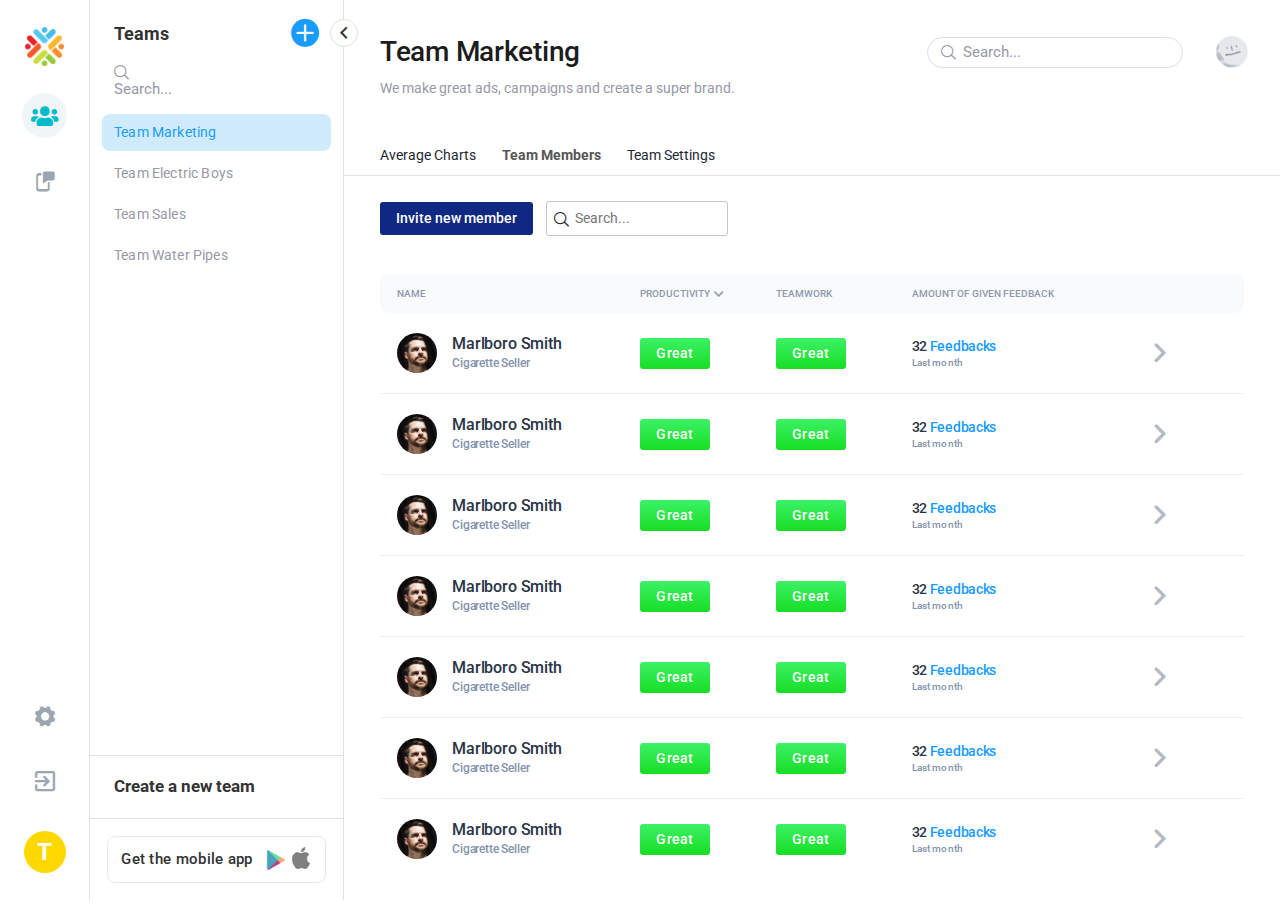
==== commit 8ec5bc68: "push commit" ====
--- a/teams-people-view/index.html
+++ b/teams-people-view/index.html
@@ -113,11 +113,11 @@
                 </p>
                 <div class="header-bottom">
                     <div class="choose">
-                        <a href="#" class="active">
+                        <a href="../index.html">
                             <span>Average</span> charts
                         </a>
 
-                        <a href="../teams-people-view/index.html">
+                        <a href="../teams-people-view/index.html" class="active">
                             <span>Team</span> members
                         </a>
 
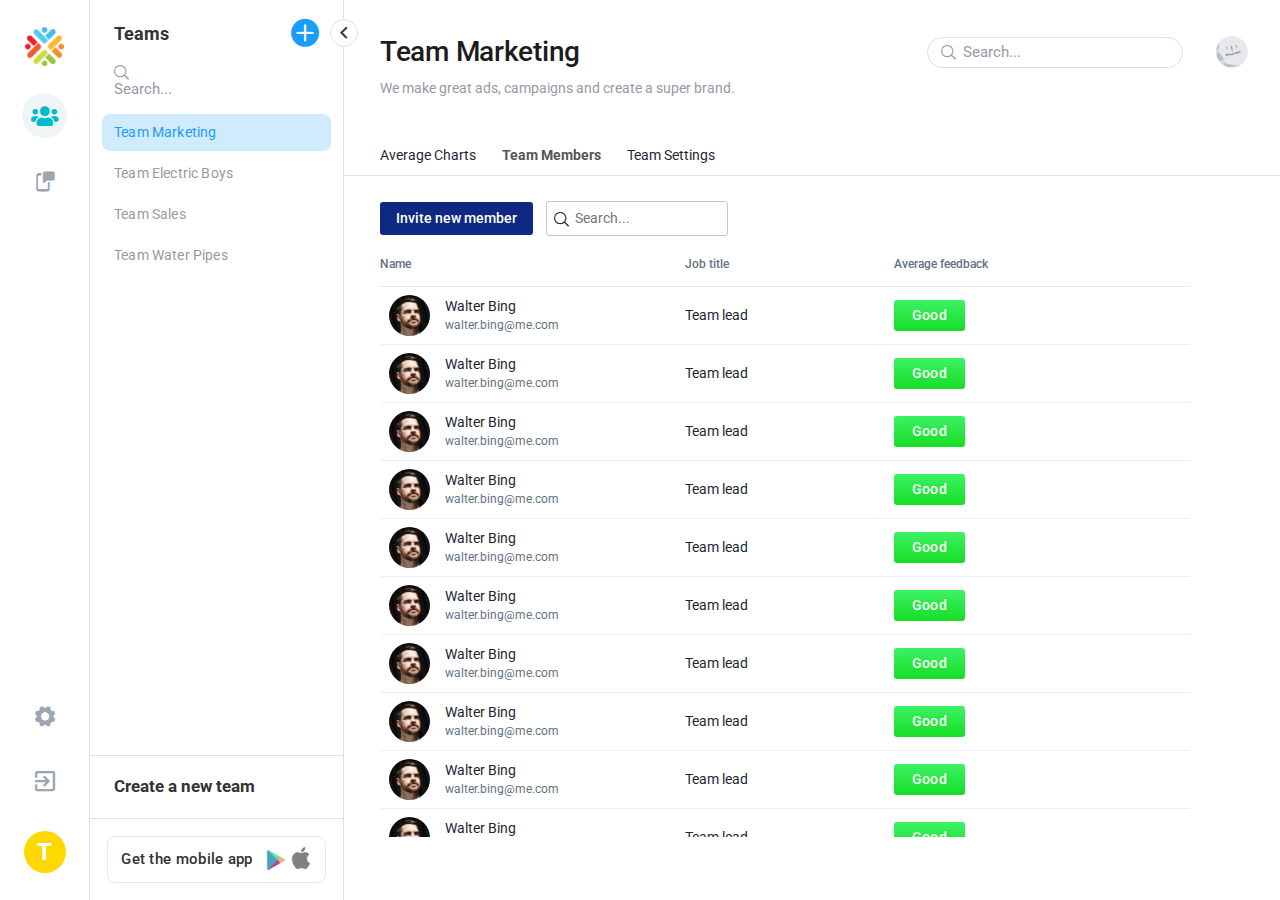
==== commit 4316719d: "people view page enw version" ====
--- a/teams-people-view/index.html
+++ b/teams-people-view/index.html
@@ -143,339 +143,269 @@
                           <table class="table-header-fixed flex-table">
                             <thead>
                               <tr>
-                                  <th>NAME</th>
-                                  <th>PRODUCTIVITY
-                                      <i class="icon-c-chevron-l"></i>
+                                  <th>Name<i class="fas fa-long-arrow-alt-up"></i></th>
+                                  <th>Job title<i class="fas fa-caret-down"></i></th>
+                                  <th>Average feedback<i class="fas fa-caret-down"></i></th>
+                                  <th>
+                                    <i class="fas fa-list-ul"></i>
                                   </th>
-                                  <th>TEAMWORK</th>
-                                  <th>AMOUNT OF GIVEN FEEDBACK</th>
-                                  <th></th>
                               </tr>
                             </thead>
                             <tbody>
                               <tr>
                                   <td class="table-header-fixed-col-1">
                                       <img src="../public/img/p-04.png" alt="users image">
-                                      <p class="name">Marlboro Smith <span>Cigarette Seller</span></p>
+                                      <p class="name">Walter Bing <span>walter.bing@me.com</span></p>
                                   </td>
                                   <td class="table-header-fixed-col-2">
-                                    <a href="#" class="btn-custom-table green">Great</a>
+                                    <p>Team lead</p>
                                   </td>
                                   <td class="table-header-fixed-col-3">
-                                    <a href="#" class="btn-custom-table green">Great</a>
+                                    <a href="#" class="btn-custom-table green">Good</a>
                                   </td>
                                   <td class="table-header-fixed-col-4">
-                                      <p class="feedbacks">
-                                          <span class="amount">32</span>
-                                          <a href="#">Feedbacks</a>
-                                          <span class="when">Last month</span>
-                                        </p>
-                                  </td>
-                                  <td class="table-header-fixed-col-5">
-                                    <a href="#">
-                                        <i class="icon-c-chevron-l"></i>
-                                    </a>
+                                    <i class="fas fa-ellipsis-h"></i>
                                 </td>
                               </tr>
-    
+
                               <tr>
                                 <td class="table-header-fixed-col-1">
                                     <img src="../public/img/p-04.png" alt="users image">
-                                    <p class="name">Marlboro Smith <span>Cigarette Seller</span></p>
-                                </td>
-                                <td class="table-header-fixed-col-2">
-                                  <a href="#" class="btn-custom-table green">Great</a>
-                                </td>
-                                <td class="table-header-fixed-col-3">
-                                  <a href="#" class="btn-custom-table green">Great</a>
-                                </td>
-                                <td class="table-header-fixed-col-4">
-                                    <p class="feedbacks">
-                                        <span class="amount">32</span>
-                                        <a href="#">Feedbacks</a>
-                                        <span class="when">Last month</span>
-                                      </p>
-                                </td>
-                                <td class="table-header-fixed-col-5">
-                                    <a href="#">
-                                        <i class="icon-c-chevron-l"></i>
-                                    </a>
-                                </td>
-                            </tr>
-    
-                            <tr>
-                                <td class="table-header-fixed-col-1">
-                                    <img src="../public/img/p-04.png" alt="users image">
-                                    <p class="name">Marlboro Smith <span>Cigarette Seller</span></p>
-                                </td>
-                                <td class="table-header-fixed-col-2">
-                                  <a href="#" class="btn-custom-table green">Great</a>
-                                </td>
-                                <td class="table-header-fixed-col-3">
-                                  <a href="#" class="btn-custom-table green">Great</a>
-                                </td>
-                                <td class="table-header-fixed-col-4">
-                                    <p class="feedbacks">
-                                        <span class="amount">32</span>
-                                        <a href="#">Feedbacks</a>
-                                        <span class="when">Last month</span>
-                                      </p>
-                                </td>
-                                <td class="table-header-fixed-col-5">
-                                    <a href="#">
-                                        <i class="icon-c-chevron-l"></i>
-                                    </a>
-                                </td>
-                            </tr>
-    
-                            <tr>
-                                <td class="table-header-fixed-col-1">
-                                    <img src="../public/img/p-04.png" alt="users image">
-                                    <p class="name">Marlboro Smith <span>Cigarette Seller</span></p>
-                                </td>
-                                <td class="table-header-fixed-col-2">
-                                  <a href="#" class="btn-custom-table green">Great</a>
-                                </td>
-                                <td class="table-header-fixed-col-3">
-                                  <a href="#" class="btn-custom-table green">Great</a>
-                                </td>
-                                <td class="table-header-fixed-col-4">
-                                    <p class="feedbacks">
-                                        <span class="amount">32</span>
-                                        <a href="#">Feedbacks</a>
-                                        <span class="when">Last month</span>
-                                      </p>
-                                </td>
-                                <td class="table-header-fixed-col-5">
-                                    <a href="#">
-                                        <i class="icon-c-chevron-l"></i>
-                                    </a>
-                                </td>
-                            </tr>
-    
-                            <tr>
-                                <td class="table-header-fixed-col-1">
-                                    <img src="../public/img/p-04.png" alt="users image">
-                                    <p class="name">Marlboro Smith <span>Cigarette Seller</span></p>
-                                </td>
-                                <td class="table-header-fixed-col-2">
-                                  <a href="#" class="btn-custom-table green">Great</a>
-                                </td>
-                                <td class="table-header-fixed-col-3">
-                                  <a href="#" class="btn-custom-table green">Great</a>
-                                </td>
-                                <td class="table-header-fixed-col-4">
-                                    <p class="feedbacks">
-                                        <span class="amount">32</span>
-                                        <a href="#">Feedbacks</a>
-                                        <span class="when">Last month</span>
-                                      </p>
-                                </td>
-                                <td class="table-header-fixed-col-5">
-                                    <a href="#">
-                                        <i class="icon-c-chevron-l"></i>
-                                    </a>
-                                </td>
-                            </tr>
-    
-                            <tr>
-                                <td class="table-header-fixed-col-1">
-                                    <img src="../public/img/p-04.png" alt="users image">
-                                    <p class="name">Marlboro Smith <span>Cigarette Seller</span></p>
-                                </td>
-                                <td class="table-header-fixed-col-2">
-                                  <a href="#" class="btn-custom-table green">Great</a>
-                                </td>
-                                <td class="table-header-fixed-col-3">
-                                  <a href="#" class="btn-custom-table green">Great</a>
-                                </td>
-                                <td class="table-header-fixed-col-4">
-                                    <p class="feedbacks">
-                                        <span class="amount">32</span>
-                                        <a href="#">Feedbacks</a>
-                                        <span class="when">Last month</span>
-                                      </p>
-                                </td>
-                                <td class="table-header-fixed-col-5">
-                                    <a href="#">
-                                        <i class="icon-c-chevron-l"></i>
-                                    </a>
-                                </td>
-                            </tr>
-    
-                            <tr>
-                                <td class="table-header-fixed-col-1">
-                                    <img src="../public/img/p-04.png" alt="users image">
-                                    <p class="name">Marlboro Smith <span>Cigarette Seller</span></p>
-                                </td>
-                                <td class="table-header-fixed-col-2">
-                                  <a href="#" class="btn-custom-table green">Great</a>
-                                </td>
-                                <td class="table-header-fixed-col-3">
-                                  <a href="#" class="btn-custom-table green">Great</a>
-                                </td>
-                                <td class="table-header-fixed-col-4">
-                                    <p class="feedbacks">
-                                        <span class="amount">32</span>
-                                        <a href="#">Feedbacks</a>
-                                        <span class="when">Last month</span>
-                                      </p>
-                                </td>
-                                <td class="table-header-fixed-col-5">
-                                    <a href="#">
-                                        <i class="icon-c-chevron-l"></i>
-                                    </a>
-                                </td>
-                            </tr>
-    
-                            <tr>
-                                <td class="table-header-fixed-col-1">
-                                    <img src="../public/img/p-04.png" alt="users image">
-                                    <p class="name">Marlboro Smith <span>Cigarette Seller</span></p>
-                                </td>
-                                <td class="table-header-fixed-col-2">
-                                  <a href="#" class="btn-custom-table green">Great</a>
-                                </td>
-                                <td class="table-header-fixed-col-3">
-                                  <a href="#" class="btn-custom-table green">Great</a>
-                                </td>
-                                <td class="table-header-fixed-col-4">
-                                    <p class="feedbacks">
-                                        <span class="amount">32</span>
-                                        <a href="#">Feedbacks</a>
-                                        <span class="when">Last month</span>
-                                      </p>
-                                </td>
-                                <td class="table-header-fixed-col-5">
-                                    <a href="#">
-                                        <i class="icon-c-chevron-l"></i>
-                                    </a>
-                                </td>
-                            </tr>
-    
-                            <tr>
-                                <td class="table-header-fixed-col-1">
-                                    <img src="../public/img/p-04.png" alt="users image">
-                                    <p class="name">Marlboro Smith <span>Cigarette Seller</span></p>
-                                </td>
-                                <td class="table-header-fixed-col-2">
-                                  <a href="#" class="btn-custom-table green">Great</a>
-                                </td>
-                                <td class="table-header-fixed-col-3">
-                                  <a href="#" class="btn-custom-table green">Great</a>
-                                </td>
-                                <td class="table-header-fixed-col-4">
-                                    <p class="feedbacks">
-                                        <span class="amount">32</span>
-                                        <a href="#">Feedbacks</a>
-                                        <span class="when">Last month</span>
-                                      </p>
-                                </td>
-                                <td class="table-header-fixed-col-5">
-                                    <a href="#">
-                                        <i class="icon-c-chevron-l"></i>
-                                    </a>
-                                </td>
-                            </tr>
-    
-                            <tr>
-                                <td class="table-header-fixed-col-1">
-                                    <img src="../public/img/p-04.png" alt="users image">
-                                    <p class="name">Marlboro Smith <span>Cigarette Seller</span></p>
-                                </td>
-                                <td class="table-header-fixed-col-2">
-                                  <a href="#" class="btn-custom-table green">Great</a>
-                                </td>
-                                <td class="table-header-fixed-col-3">
-                                  <a href="#" class="btn-custom-table green">Great</a>
-                                </td>
-                                <td class="table-header-fixed-col-4">
-                                    <p class="feedbacks">
-                                        <span class="amount">32</span>
-                                        <a href="#">Feedbacks</a>
-                                        <span class="when">Last month</span>
-                                      </p>
-                                </td>
-                                <td class="table-header-fixed-col-5">
-                                    <a href="#">
-                                        <i class="icon-c-chevron-l"></i>
-                                    </a>
-                                </td>
-                            </tr>
-    
-                            <tr>
-                                <td class="table-header-fixed-col-1">
-                                    <img src="../public/img/p-04.png" alt="users image">
-                                    <p class="name">Marlboro Smith <span>Cigarette Seller</span></p>
-                                </td>
-                                <td class="table-header-fixed-col-2">
-                                  <a href="#" class="btn-custom-table green">Great</a>
-                                </td>
-                                <td class="table-header-fixed-col-3">
-                                  <a href="#" class="btn-custom-table green">Great</a>
-                                </td>
-                                <td class="table-header-fixed-col-4">
-                                    <p class="feedbacks">
-                                        <span class="amount">32</span>
-                                        <a href="#">Feedbacks</a>
-                                        <span class="when">Last month</span>
-                                      </p>
-                                </td>
-                                <td class="table-header-fixed-col-5">
-                                    <a href="#">
-                                        <i class="icon-c-chevron-l"></i>
-                                    </a>
-                                </td>
-                            </tr>
-    
-                            <tr>
-                                <td class="table-header-fixed-col-1">
-                                    <img src="../public/img/p-04.png" alt="users image">
-                                    <p class="name">Marlboro Smith <span>Cigarette Seller</span></p>
-                                </td>
-                                <td class="table-header-fixed-col-2">
-                                  <a href="#" class="btn-custom-table green">Great</a>
-                                </td>
-                                <td class="table-header-fixed-col-3">
-                                  <a href="#" class="btn-custom-table green">Great</a>
-                                </td>
-                                <td class="table-header-fixed-col-4">
-                                    <p class="feedbacks">
-                                        <span class="amount">32</span>
-                                        <a href="#">Feedbacks</a>
-                                        <span class="when">Last month</span>
-                                      </p>
-                                </td>
-                                <td class="table-header-fixed-col-5">
-                                    <a href="#">
-                                        <i class="icon-c-chevron-l"></i>
-                                    </a>
-                                </td>
-                            </tr>
-    
-                            <tr>
-                                <td class="table-header-fixed-col-1">
-                                    <img src="../public/img/p-04.png" alt="users image">
-                                    <p class="name">Marlboro Smith <span>Cigarette Seller</span></p>
-                                </td>
-                                <td class="table-header-fixed-col-2">
-                                  <a href="#" class="btn-custom-table green">Great</a>
-                                </td>
-                                <td class="table-header-fixed-col-3">
-                                  <a href="#" class="btn-custom-table green">Great</a>
-                                </td>
-                                <td class="table-header-fixed-col-4">
-                                    <p class="feedbacks">
-                                        <span class="amount">32</span>
-                                        <a href="#">Feedbacks</a>
-                                        <span class="when">Last month</span>
-                                      </p>
-                                </td>
-                                <td class="table-header-fixed-col-5">
-                                    <a href="#">
-                                        <i class="icon-c-chevron-l"></i>
-                                    </a>
-                                </td>
+                                    <p class="name">Walter Bing <span>walter.bing@me.com</span></p>
+                                </td>
+                                <td class="table-header-fixed-col-2">
+                                  <p>Team lead</p>
+                                </td>
+                                <td class="table-header-fixed-col-3">
+                                  <a href="#" class="btn-custom-table green">Good</a>
+                                </td>
+                                <td class="table-header-fixed-col-4">
+                                  <i class="fas fa-ellipsis-h"></i>
+                              </td>
+                            </tr>
+
+                            <tr>
+                                <td class="table-header-fixed-col-1">
+                                    <img src="../public/img/p-04.png" alt="users image">
+                                    <p class="name">Walter Bing <span>walter.bing@me.com</span></p>
+                                </td>
+                                <td class="table-header-fixed-col-2">
+                                  <p>Team lead</p>
+                                </td>
+                                <td class="table-header-fixed-col-3">
+                                  <a href="#" class="btn-custom-table green">Good</a>
+                                </td>
+                                <td class="table-header-fixed-col-4">
+                                  <i class="fas fa-ellipsis-h"></i>
+                              </td>
+                            </tr>
+
+                            <tr>
+                                <td class="table-header-fixed-col-1">
+                                    <img src="../public/img/p-04.png" alt="users image">
+                                    <p class="name">Walter Bing <span>walter.bing@me.com</span></p>
+                                </td>
+                                <td class="table-header-fixed-col-2">
+                                  <p>Team lead</p>
+                                </td>
+                                <td class="table-header-fixed-col-3">
+                                  <a href="#" class="btn-custom-table green">Good</a>
+                                </td>
+                                <td class="table-header-fixed-col-4">
+                                  <i class="fas fa-ellipsis-h"></i>
+                              </td>
+                            </tr>
+
+                            <tr>
+                                <td class="table-header-fixed-col-1">
+                                    <img src="../public/img/p-04.png" alt="users image">
+                                    <p class="name">Walter Bing <span>walter.bing@me.com</span></p>
+                                </td>
+                                <td class="table-header-fixed-col-2">
+                                  <p>Team lead</p>
+                                </td>
+                                <td class="table-header-fixed-col-3">
+                                  <a href="#" class="btn-custom-table green">Good</a>
+                                </td>
+                                <td class="table-header-fixed-col-4">
+                                  <i class="fas fa-ellipsis-h"></i>
+                              </td>
+                            </tr>
+
+                            <tr>
+                                <td class="table-header-fixed-col-1">
+                                    <img src="../public/img/p-04.png" alt="users image">
+                                    <p class="name">Walter Bing <span>walter.bing@me.com</span></p>
+                                </td>
+                                <td class="table-header-fixed-col-2">
+                                  <p>Team lead</p>
+                                </td>
+                                <td class="table-header-fixed-col-3">
+                                  <a href="#" class="btn-custom-table green">Good</a>
+                                </td>
+                                <td class="table-header-fixed-col-4">
+                                  <i class="fas fa-ellipsis-h"></i>
+                              </td>
+                            </tr>
+
+                            <tr>
+                                <td class="table-header-fixed-col-1">
+                                    <img src="../public/img/p-04.png" alt="users image">
+                                    <p class="name">Walter Bing <span>walter.bing@me.com</span></p>
+                                </td>
+                                <td class="table-header-fixed-col-2">
+                                  <p>Team lead</p>
+                                </td>
+                                <td class="table-header-fixed-col-3">
+                                  <a href="#" class="btn-custom-table green">Good</a>
+                                </td>
+                                <td class="table-header-fixed-col-4">
+                                  <i class="fas fa-ellipsis-h"></i>
+                              </td>
+                            </tr>
+
+                            <tr>
+                                <td class="table-header-fixed-col-1">
+                                    <img src="../public/img/p-04.png" alt="users image">
+                                    <p class="name">Walter Bing <span>walter.bing@me.com</span></p>
+                                </td>
+                                <td class="table-header-fixed-col-2">
+                                  <p>Team lead</p>
+                                </td>
+                                <td class="table-header-fixed-col-3">
+                                  <a href="#" class="btn-custom-table green">Good</a>
+                                </td>
+                                <td class="table-header-fixed-col-4">
+                                  <i class="fas fa-ellipsis-h"></i>
+                              </td>
+                            </tr>
+
+                            <tr>
+                                <td class="table-header-fixed-col-1">
+                                    <img src="../public/img/p-04.png" alt="users image">
+                                    <p class="name">Walter Bing <span>walter.bing@me.com</span></p>
+                                </td>
+                                <td class="table-header-fixed-col-2">
+                                  <p>Team lead</p>
+                                </td>
+                                <td class="table-header-fixed-col-3">
+                                  <a href="#" class="btn-custom-table green">Good</a>
+                                </td>
+                                <td class="table-header-fixed-col-4">
+                                  <i class="fas fa-ellipsis-h"></i>
+                              </td>
+                            </tr>
+
+                            <tr>
+                                <td class="table-header-fixed-col-1">
+                                    <img src="../public/img/p-04.png" alt="users image">
+                                    <p class="name">Walter Bing <span>walter.bing@me.com</span></p>
+                                </td>
+                                <td class="table-header-fixed-col-2">
+                                  <p>Team lead</p>
+                                </td>
+                                <td class="table-header-fixed-col-3">
+                                  <a href="#" class="btn-custom-table green">Good</a>
+                                </td>
+                                <td class="table-header-fixed-col-4">
+                                  <i class="fas fa-ellipsis-h"></i>
+                              </td>
+                            </tr>
+
+                            <tr>
+                                <td class="table-header-fixed-col-1">
+                                    <img src="../public/img/p-04.png" alt="users image">
+                                    <p class="name">Walter Bing <span>walter.bing@me.com</span></p>
+                                </td>
+                                <td class="table-header-fixed-col-2">
+                                  <p>Team lead</p>
+                                </td>
+                                <td class="table-header-fixed-col-3">
+                                  <a href="#" class="btn-custom-table green">Good</a>
+                                </td>
+                                <td class="table-header-fixed-col-4">
+                                  <i class="fas fa-ellipsis-h"></i>
+                              </td>
+                            </tr>
+
+                            <tr>
+                                <td class="table-header-fixed-col-1">
+                                    <img src="../public/img/p-04.png" alt="users image">
+                                    <p class="name">Walter Bing <span>walter.bing@me.com</span></p>
+                                </td>
+                                <td class="table-header-fixed-col-2">
+                                  <p>Team lead</p>
+                                </td>
+                                <td class="table-header-fixed-col-3">
+                                  <a href="#" class="btn-custom-table green">Good</a>
+                                </td>
+                                <td class="table-header-fixed-col-4">
+                                  <i class="fas fa-ellipsis-h"></i>
+                              </td>
+                            </tr>
+
+                            <tr>
+                                <td class="table-header-fixed-col-1">
+                                    <img src="../public/img/p-04.png" alt="users image">
+                                    <p class="name">Walter Bing <span>walter.bing@me.com</span></p>
+                                </td>
+                                <td class="table-header-fixed-col-2">
+                                  <p>Team lead</p>
+                                </td>
+                                <td class="table-header-fixed-col-3">
+                                  <a href="#" class="btn-custom-table green">Good</a>
+                                </td>
+                                <td class="table-header-fixed-col-4">
+                                  <i class="fas fa-ellipsis-h"></i>
+                              </td>
+                            </tr>
+
+                            <tr>
+                                <td class="table-header-fixed-col-1">
+                                    <img src="../public/img/p-04.png" alt="users image">
+                                    <p class="name">Walter Bing <span>walter.bing@me.com</span></p>
+                                </td>
+                                <td class="table-header-fixed-col-2">
+                                  <p>Team lead</p>
+                                </td>
+                                <td class="table-header-fixed-col-3">
+                                  <a href="#" class="btn-custom-table green">Good</a>
+                                </td>
+                                <td class="table-header-fixed-col-4">
+                                  <i class="fas fa-ellipsis-h"></i>
+                              </td>
+                            </tr>
+
+                            <tr>
+                                <td class="table-header-fixed-col-1">
+                                    <img src="../public/img/p-04.png" alt="users image">
+                                    <p class="name">Walter Bing <span>walter.bing@me.com</span></p>
+                                </td>
+                                <td class="table-header-fixed-col-2">
+                                  <p>Team lead</p>
+                                </td>
+                                <td class="table-header-fixed-col-3">
+                                  <a href="#" class="btn-custom-table green">Good</a>
+                                </td>
+                                <td class="table-header-fixed-col-4">
+                                  <i class="fas fa-ellipsis-h"></i>
+                              </td>
+                            </tr>
+
+                            <tr>
+                                <td class="table-header-fixed-col-1">
+                                    <img src="../public/img/p-04.png" alt="users image">
+                                    <p class="name">Walter Bing <span>walter.bing@me.com</span></p>
+                                </td>
+                                <td class="table-header-fixed-col-2">
+                                  <p>Team lead</p>
+                                </td>
+                                <td class="table-header-fixed-col-3">
+                                  <a href="#" class="btn-custom-table green">Good</a>
+                                </td>
+                                <td class="table-header-fixed-col-4">
+                                  <i class="fas fa-ellipsis-h"></i>
+                              </td>
                             </tr>
     
                             </tbody>
--- a/public/css/style.css
+++ b/public/css/style.css
@@ -99,8 +99,6 @@
   display: flex;
   justify-content: center;
   align-items: center;
-  width: 5.7rem;
-  height: 2.5rem;
   font-size: 1.2rem;
   font-weight: 500;
   line-height: 0.5;
@@ -664,11 +662,13 @@
       .header-top a:hover, .header-top a:focus {
         color: #777; }
     .header-top .input-container {
+      width: 25.6rem;
       margin-left: 1rem;
       position: relative; }
       .header-top .input-container input {
-        max-width: 25.6rem;
+        width: 100%;
         padding: .5rem 3.5rem;
+        padding-right: 1.5rem;
         border: none;
         outline: none;
         font-size: 1.5rem;
@@ -686,6 +686,10 @@
         transform: translate(90%, -50%);
         font-size: 1.5rem;
         color: #9699a6; }
+      @media (max-width: 767px) {
+        .header-top .input-container {
+          margin-left: 0;
+          width: 100%; } }
     .header-top .bell {
       margin-left: 1.3rem;
       margin-right: 2rem;
@@ -808,7 +812,7 @@
         font-size: 1.5rem;
         transform: translate(50%, -50%); }
   .teams-main-view-body {
-    height: calc(100vh - 30rem);
+    max-height: calc(100vh - 30rem);
     display: grid;
     grid-template-areas: "card-1 card-2 card-3";
     grid-auto-rows: 24rem;
@@ -887,14 +891,9 @@
 
 .teams-people-view {
   padding: 2.5rem 3.6rem;
-  max-width: 110rem;
-  height: calc(100vh - 16.3rem - 4px);
-  display: grid;
-  grid-template-areas: "card-1" "card-2";
-  grid-template-rows: auto 1fr;
-  grid-template-columns: 1fr; }
+  width: 88.2rem; }
   .teams-people-view-header {
-    margin-bottom: 3.8rem; }
+    margin-bottom: 2.1rem; }
     .teams-people-view-header .btn-custom-primary {
       margin-right: 1.1rem;
       font-size: 1.4rem;
@@ -922,88 +921,60 @@
         left: 0;
         font-size: 1.5rem;
         transform: translate(50%, -50%); }
-  .teams-people-view .card-1 {
-    grid-area: card-1; }
-  .teams-people-view .card-2 {
-    grid-area: card-2; }
-  .teams-people-view .subheader {
-    margin-bottom: 3.9rem;
-    font-size: 2rem;
-    font-weight: 500;
-    line-height: 1.3;
-    letter-spacing: -0.12px;
-    color: #363f4e; }
-    .teams-people-view .subheader span {
-      margin-left: 0.3rem; }
+  .teams-people-view-body {
+    max-height: calc(100vh - 30rem); }
   .teams-people-view .panel-body .table-header-fixed thead {
-    border-radius: 9px;
-    background-color: #f9fafc; }
+    border-bottom: 1px solid #E6E8EB;
+    padding-bottom: 1.26rem; }
     .teams-people-view .panel-body .table-header-fixed thead th {
-      padding: 1.3rem 0;
-      font-size: 1rem;
-      font-weight: 500;
-      line-height: 1.3;
-      color: #8e99ad; }
-      .teams-people-view .panel-body .table-header-fixed thead th i {
-        margin-left: 0.6rem;
-        transform: rotateZ(-90deg); }
-  .teams-people-view .panel-body .table-header-fixed tbody {
-    max-height: calc(100vh - 11rem - 16rem - 8rem); }
-  .teams-people-view .panel-body .table-header-fixed tr {
-    padding: 0 1.7rem; }
-  .teams-people-view .panel-body .table-header-fixed tbody tr {
-    padding-top: 2rem;
-    padding-bottom: 2rem;
-    border-bottom: 1px solid #ededf5; }
-  .teams-people-view .panel-body .table-header-fixed td:last-of-type, .teams-people-view .panel-body .table-header-fixed th:last-of-type {
-    flex: 0.3 !important; }
-  .teams-people-view .panel-body .table-header-fixed td:nth-last-of-type(3), .teams-people-view .panel-body .table-header-fixed td:nth-last-of-type(4), .teams-people-view .panel-body .table-header-fixed th:nth-last-of-type(3), .teams-people-view .panel-body .table-header-fixed th:nth-last-of-type(4) {
-    flex: 0.56 !important; }
-  .teams-people-view .panel-body .table-header-fixed-col-1 img {
-    margin-right: 1.5rem;
-    width: 4rem;
-    height: 4rem;
-    border-radius: 50%; }
-  .teams-people-view .panel-body .table-header-fixed-col-1 .name {
-    font-size: 1.55rem;
-    font-weight: 500;
-    line-height: 1.29;
-    letter-spacing: -0.16px;
-    color: #293446; }
-    .teams-people-view .panel-body .table-header-fixed-col-1 .name span {
-      margin-top: .1rem;
-      display: block;
       font-size: 1.2rem;
       font-weight: 500;
       line-height: 1.33;
-      color: #8393ad; }
-  .teams-people-view .panel-body .table-header-fixed-col-2 .btn-custom-table, .teams-people-view .panel-body .table-header-fixed-col-3 .btn-custom-table {
-    width: 7.05rem;
-    height: 3.05rem;
-    font-size: 1.35rem;
-    font-weight: 500;
-    line-height: 0.52;
-    letter-spacing: 0.27px;
-    color: #ffffff; }
-  .teams-people-view .panel-body .table-header-fixed-col-4 .feedbacks {
+      color: #647282; }
+      .teams-people-view .panel-body .table-header-fixed thead th i {
+        margin-left: 0.6rem; }
+  .teams-people-view .panel-body .table-header-fixed tbody {
+    max-height: calc(100vh - 11rem - 16rem - 8rem); }
+  .teams-people-view .panel-body .table-header-fixed tbody tr {
+    padding: .8rem 0;
+    border-bottom: 1px solid #ededf5; }
+  .teams-people-view .panel-body .table-header-fixed td:nth-of-type(1), .teams-people-view .panel-body .table-header-fixed th:nth-of-type(1) {
+    flex: 0.7 !important; }
+  .teams-people-view .panel-body .table-header-fixed td:nth-of-type(2), .teams-people-view .panel-body .table-header-fixed th:nth-of-type(2) {
+    flex: 0.48 !important; }
+  .teams-people-view .panel-body .table-header-fixed td:nth-of-type(3), .teams-people-view .panel-body .table-header-fixed th:nth-of-type(3) {
+    flex: 0.58 !important; }
+  .teams-people-view .panel-body .table-header-fixed td:nth-of-type(4), .teams-people-view .panel-body .table-header-fixed th:nth-of-type(4) {
+    flex: 0.1 !important; }
+  .teams-people-view .panel-body .table-header-fixed-col-1 img {
+    margin-left: .9rem;
+    margin-right: 1.5rem;
+    width: 4.1rem;
+    height: 4.1rem;
+    border-radius: 50%; }
+  .teams-people-view .panel-body .table-header-fixed-col-1 .name {
+    font-size: 1.4rem;
+    line-height: 1.36;
+    color: #1b2733; }
+    .teams-people-view .panel-body .table-header-fixed-col-1 .name span {
+      margin-top: .2rem;
+      display: block;
+      font-size: 1.2rem;
+      line-height: 1.33;
+      color: #647281; }
+  .teams-people-view .panel-body .table-header-fixed-col-2 {
+    font-size: 1.4rem;
+    line-height: 1.36;
+    color: #1b2733; }
+  .teams-people-view .panel-body .table-header-fixed-col-3 .btn-custom-table {
+    padding: .6rem 1.8rem;
     font-size: 1.4rem;
     font-weight: 500;
     line-height: 1.36;
-    letter-spacing: -0.28px;
-    color: #35c0ff; }
-    .teams-people-view .panel-body .table-header-fixed-col-4 .feedbacks .amount {
-      color: #293446; }
-    .teams-people-view .panel-body .table-header-fixed-col-4 .feedbacks .when {
-      display: block;
-      font-size: 1rem;
-      line-height: 1.3;
-      letter-spacing: 0.16px;
-      text-align: left;
-      color: #8393ad; }
-  .teams-people-view .panel-body .table-header-fixed-col-5 a {
-    font-size: 2rem;
-    color: #b3bac4;
-    transform: rotateZ(180deg); }
+    color: #ffffff; }
+  .teams-people-view .panel-body .table-header-fixed-col-4 {
+    font-size: 1.3rem;
+    color: #647282; }
 
 .teams-single-user {
   position: relative;
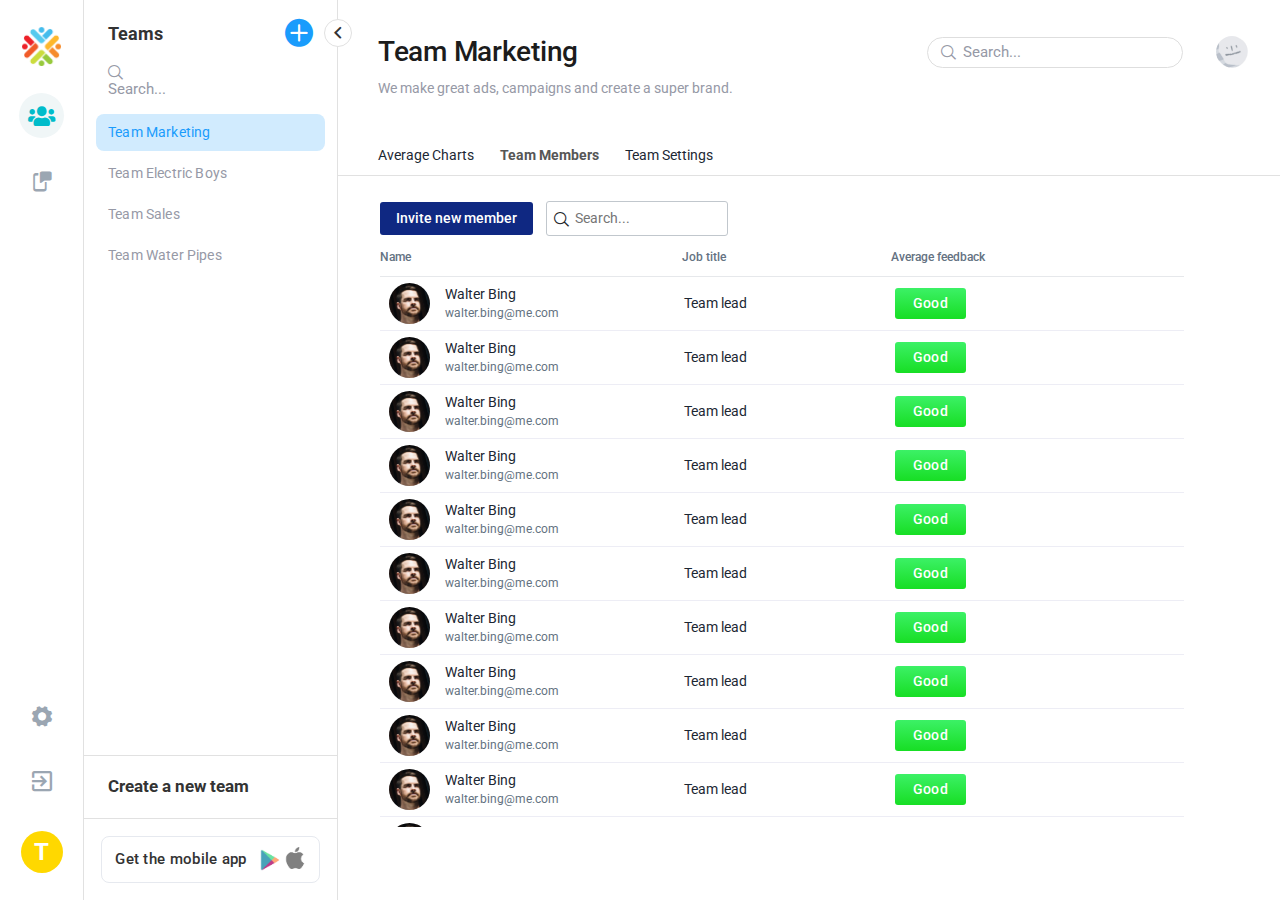
==== commit f694499a: "dropdown added" ====
--- a/teams-people-view/index.html
+++ b/teams-people-view/index.html
@@ -147,7 +147,29 @@
                                   <th>Job title<i class="fas fa-caret-down"></i></th>
                                   <th>Average feedback<i class="fas fa-caret-down"></i></th>
                                   <th>
-                                    <i class="fas fa-list-ul"></i>
+                                    <div class="dropdown-custom">
+                                        <a href="#" class="dropdown-custom-trigger">
+                                            <i class="fas fa-list-ul"></i>
+                                            <i class="fas fa-caret-down"></i>
+                                        </a>
+                                        <ul class="dropdown-custom-list">
+                                            <li class="dropdown-custom-list-item">
+                                                <a href="#" class="dropdown-custom-list-item-link">Option 1</a>
+                                            </li>
+
+                                            <li class="dropdown-custom-list-item">
+                                                <a href="#" class="dropdown-custom-list-item-link">Option 2</a>
+                                            </li>
+
+                                            <li class="dropdown-custom-list-item">
+                                                <a href="#" class="dropdown-custom-list-item-link">Option 3</a>
+                                            </li>
+
+                                            <li class="dropdown-custom-list-item">
+                                                <a href="#" class="dropdown-custom-list-item-link">Option 4</a>
+                                            </li>
+                                        </ul>
+                                    </div>
                                   </th>
                               </tr>
                             </thead>
@@ -164,7 +186,28 @@
                                     <a href="#" class="btn-custom-table green">Good</a>
                                   </td>
                                   <td class="table-header-fixed-col-4">
-                                    <i class="fas fa-ellipsis-h"></i>
+                                    <div class="dropdown-custom">
+                                        <a href="#" class="dropdown-custom-trigger">
+                                            <i class="fas fa-ellipsis-h"></i>
+                                        </a>
+                                        <ul class="dropdown-custom-list">
+                                            <li class="dropdown-custom-list-item">
+                                                <a href="#" class="dropdown-custom-list-item-link">Option 1</a>
+                                            </li>
+
+                                            <li class="dropdown-custom-list-item">
+                                                <a href="#" class="dropdown-custom-list-item-link">Option 2</a>
+                                            </li>
+
+                                            <li class="dropdown-custom-list-item">
+                                                <a href="#" class="dropdown-custom-list-item-link">Option 3</a>
+                                            </li>
+
+                                            <li class="dropdown-custom-list-item">
+                                                <a href="#" class="dropdown-custom-list-item-link">Option 4</a>
+                                            </li>
+                                        </ul>
+                                    </div>
                                 </td>
                               </tr>
 
@@ -180,231 +223,546 @@
                                   <a href="#" class="btn-custom-table green">Good</a>
                                 </td>
                                 <td class="table-header-fixed-col-4">
-                                  <i class="fas fa-ellipsis-h"></i>
-                              </td>
-                            </tr>
-
-                            <tr>
-                                <td class="table-header-fixed-col-1">
-                                    <img src="../public/img/p-04.png" alt="users image">
-                                    <p class="name">Walter Bing <span>walter.bing@me.com</span></p>
-                                </td>
-                                <td class="table-header-fixed-col-2">
-                                  <p>Team lead</p>
-                                </td>
-                                <td class="table-header-fixed-col-3">
-                                  <a href="#" class="btn-custom-table green">Good</a>
-                                </td>
-                                <td class="table-header-fixed-col-4">
-                                  <i class="fas fa-ellipsis-h"></i>
-                              </td>
-                            </tr>
-
-                            <tr>
-                                <td class="table-header-fixed-col-1">
-                                    <img src="../public/img/p-04.png" alt="users image">
-                                    <p class="name">Walter Bing <span>walter.bing@me.com</span></p>
-                                </td>
-                                <td class="table-header-fixed-col-2">
-                                  <p>Team lead</p>
-                                </td>
-                                <td class="table-header-fixed-col-3">
-                                  <a href="#" class="btn-custom-table green">Good</a>
-                                </td>
-                                <td class="table-header-fixed-col-4">
-                                  <i class="fas fa-ellipsis-h"></i>
-                              </td>
-                            </tr>
-
-                            <tr>
-                                <td class="table-header-fixed-col-1">
-                                    <img src="../public/img/p-04.png" alt="users image">
-                                    <p class="name">Walter Bing <span>walter.bing@me.com</span></p>
-                                </td>
-                                <td class="table-header-fixed-col-2">
-                                  <p>Team lead</p>
-                                </td>
-                                <td class="table-header-fixed-col-3">
-                                  <a href="#" class="btn-custom-table green">Good</a>
-                                </td>
-                                <td class="table-header-fixed-col-4">
-                                  <i class="fas fa-ellipsis-h"></i>
-                              </td>
-                            </tr>
-
-                            <tr>
-                                <td class="table-header-fixed-col-1">
-                                    <img src="../public/img/p-04.png" alt="users image">
-                                    <p class="name">Walter Bing <span>walter.bing@me.com</span></p>
-                                </td>
-                                <td class="table-header-fixed-col-2">
-                                  <p>Team lead</p>
-                                </td>
-                                <td class="table-header-fixed-col-3">
-                                  <a href="#" class="btn-custom-table green">Good</a>
-                                </td>
-                                <td class="table-header-fixed-col-4">
-                                  <i class="fas fa-ellipsis-h"></i>
-                              </td>
-                            </tr>
-
-                            <tr>
-                                <td class="table-header-fixed-col-1">
-                                    <img src="../public/img/p-04.png" alt="users image">
-                                    <p class="name">Walter Bing <span>walter.bing@me.com</span></p>
-                                </td>
-                                <td class="table-header-fixed-col-2">
-                                  <p>Team lead</p>
-                                </td>
-                                <td class="table-header-fixed-col-3">
-                                  <a href="#" class="btn-custom-table green">Good</a>
-                                </td>
-                                <td class="table-header-fixed-col-4">
-                                  <i class="fas fa-ellipsis-h"></i>
-                              </td>
-                            </tr>
-
-                            <tr>
-                                <td class="table-header-fixed-col-1">
-                                    <img src="../public/img/p-04.png" alt="users image">
-                                    <p class="name">Walter Bing <span>walter.bing@me.com</span></p>
-                                </td>
-                                <td class="table-header-fixed-col-2">
-                                  <p>Team lead</p>
-                                </td>
-                                <td class="table-header-fixed-col-3">
-                                  <a href="#" class="btn-custom-table green">Good</a>
-                                </td>
-                                <td class="table-header-fixed-col-4">
-                                  <i class="fas fa-ellipsis-h"></i>
-                              </td>
-                            </tr>
-
-                            <tr>
-                                <td class="table-header-fixed-col-1">
-                                    <img src="../public/img/p-04.png" alt="users image">
-                                    <p class="name">Walter Bing <span>walter.bing@me.com</span></p>
-                                </td>
-                                <td class="table-header-fixed-col-2">
-                                  <p>Team lead</p>
-                                </td>
-                                <td class="table-header-fixed-col-3">
-                                  <a href="#" class="btn-custom-table green">Good</a>
-                                </td>
-                                <td class="table-header-fixed-col-4">
-                                  <i class="fas fa-ellipsis-h"></i>
-                              </td>
-                            </tr>
-
-                            <tr>
-                                <td class="table-header-fixed-col-1">
-                                    <img src="../public/img/p-04.png" alt="users image">
-                                    <p class="name">Walter Bing <span>walter.bing@me.com</span></p>
-                                </td>
-                                <td class="table-header-fixed-col-2">
-                                  <p>Team lead</p>
-                                </td>
-                                <td class="table-header-fixed-col-3">
-                                  <a href="#" class="btn-custom-table green">Good</a>
-                                </td>
-                                <td class="table-header-fixed-col-4">
-                                  <i class="fas fa-ellipsis-h"></i>
-                              </td>
-                            </tr>
-
-                            <tr>
-                                <td class="table-header-fixed-col-1">
-                                    <img src="../public/img/p-04.png" alt="users image">
-                                    <p class="name">Walter Bing <span>walter.bing@me.com</span></p>
-                                </td>
-                                <td class="table-header-fixed-col-2">
-                                  <p>Team lead</p>
-                                </td>
-                                <td class="table-header-fixed-col-3">
-                                  <a href="#" class="btn-custom-table green">Good</a>
-                                </td>
-                                <td class="table-header-fixed-col-4">
-                                  <i class="fas fa-ellipsis-h"></i>
-                              </td>
-                            </tr>
-
-                            <tr>
-                                <td class="table-header-fixed-col-1">
-                                    <img src="../public/img/p-04.png" alt="users image">
-                                    <p class="name">Walter Bing <span>walter.bing@me.com</span></p>
-                                </td>
-                                <td class="table-header-fixed-col-2">
-                                  <p>Team lead</p>
-                                </td>
-                                <td class="table-header-fixed-col-3">
-                                  <a href="#" class="btn-custom-table green">Good</a>
-                                </td>
-                                <td class="table-header-fixed-col-4">
-                                  <i class="fas fa-ellipsis-h"></i>
-                              </td>
-                            </tr>
-
-                            <tr>
-                                <td class="table-header-fixed-col-1">
-                                    <img src="../public/img/p-04.png" alt="users image">
-                                    <p class="name">Walter Bing <span>walter.bing@me.com</span></p>
-                                </td>
-                                <td class="table-header-fixed-col-2">
-                                  <p>Team lead</p>
-                                </td>
-                                <td class="table-header-fixed-col-3">
-                                  <a href="#" class="btn-custom-table green">Good</a>
-                                </td>
-                                <td class="table-header-fixed-col-4">
-                                  <i class="fas fa-ellipsis-h"></i>
-                              </td>
-                            </tr>
-
-                            <tr>
-                                <td class="table-header-fixed-col-1">
-                                    <img src="../public/img/p-04.png" alt="users image">
-                                    <p class="name">Walter Bing <span>walter.bing@me.com</span></p>
-                                </td>
-                                <td class="table-header-fixed-col-2">
-                                  <p>Team lead</p>
-                                </td>
-                                <td class="table-header-fixed-col-3">
-                                  <a href="#" class="btn-custom-table green">Good</a>
-                                </td>
-                                <td class="table-header-fixed-col-4">
-                                  <i class="fas fa-ellipsis-h"></i>
-                              </td>
-                            </tr>
-
-                            <tr>
-                                <td class="table-header-fixed-col-1">
-                                    <img src="../public/img/p-04.png" alt="users image">
-                                    <p class="name">Walter Bing <span>walter.bing@me.com</span></p>
-                                </td>
-                                <td class="table-header-fixed-col-2">
-                                  <p>Team lead</p>
-                                </td>
-                                <td class="table-header-fixed-col-3">
-                                  <a href="#" class="btn-custom-table green">Good</a>
-                                </td>
-                                <td class="table-header-fixed-col-4">
-                                  <i class="fas fa-ellipsis-h"></i>
-                              </td>
-                            </tr>
-
-                            <tr>
-                                <td class="table-header-fixed-col-1">
-                                    <img src="../public/img/p-04.png" alt="users image">
-                                    <p class="name">Walter Bing <span>walter.bing@me.com</span></p>
-                                </td>
-                                <td class="table-header-fixed-col-2">
-                                  <p>Team lead</p>
-                                </td>
-                                <td class="table-header-fixed-col-3">
-                                  <a href="#" class="btn-custom-table green">Good</a>
-                                </td>
-                                <td class="table-header-fixed-col-4">
-                                  <i class="fas fa-ellipsis-h"></i>
+                                  <div class="dropdown-custom">
+                                        <a href="#" class="dropdown-custom-trigger">
+                                            <i class="fas fa-ellipsis-h"></i>
+                                        </a>
+                                        <ul class="dropdown-custom-list">
+                                            <li class="dropdown-custom-list-item">
+                                                <a href="#" class="dropdown-custom-list-item-link">Option 1</a>
+                                            </li>
+
+                                            <li class="dropdown-custom-list-item">
+                                                <a href="#" class="dropdown-custom-list-item-link">Option 2</a>
+                                            </li>
+
+                                            <li class="dropdown-custom-list-item">
+                                                <a href="#" class="dropdown-custom-list-item-link">Option 3</a>
+                                            </li>
+
+                                            <li class="dropdown-custom-list-item">
+                                                <a href="#" class="dropdown-custom-list-item-link">Option 4</a>
+                                            </li>
+                                        </ul>
+                                    </div>
+                              </td>
+                            </tr>
+
+                            <tr>
+                                <td class="table-header-fixed-col-1">
+                                    <img src="../public/img/p-04.png" alt="users image">
+                                    <p class="name">Walter Bing <span>walter.bing@me.com</span></p>
+                                </td>
+                                <td class="table-header-fixed-col-2">
+                                  <p>Team lead</p>
+                                </td>
+                                <td class="table-header-fixed-col-3">
+                                  <a href="#" class="btn-custom-table green">Good</a>
+                                </td>
+                                <td class="table-header-fixed-col-4">
+                                  <div class="dropdown-custom">
+                                        <a href="#" class="dropdown-custom-trigger">
+                                            <i class="fas fa-ellipsis-h"></i>
+                                        </a>
+                                        <ul class="dropdown-custom-list">
+                                            <li class="dropdown-custom-list-item">
+                                                <a href="#" class="dropdown-custom-list-item-link">Option 1</a>
+                                            </li>
+
+                                            <li class="dropdown-custom-list-item">
+                                                <a href="#" class="dropdown-custom-list-item-link">Option 2</a>
+                                            </li>
+
+                                            <li class="dropdown-custom-list-item">
+                                                <a href="#" class="dropdown-custom-list-item-link">Option 3</a>
+                                            </li>
+
+                                            <li class="dropdown-custom-list-item">
+                                                <a href="#" class="dropdown-custom-list-item-link">Option 4</a>
+                                            </li>
+                                        </ul>
+                                    </div>
+                              </td>
+                            </tr>
+
+                            <tr>
+                                <td class="table-header-fixed-col-1">
+                                    <img src="../public/img/p-04.png" alt="users image">
+                                    <p class="name">Walter Bing <span>walter.bing@me.com</span></p>
+                                </td>
+                                <td class="table-header-fixed-col-2">
+                                  <p>Team lead</p>
+                                </td>
+                                <td class="table-header-fixed-col-3">
+                                  <a href="#" class="btn-custom-table green">Good</a>
+                                </td>
+                                <td class="table-header-fixed-col-4">
+                                  <div class="dropdown-custom">
+                                        <a href="#" class="dropdown-custom-trigger">
+                                            <i class="fas fa-ellipsis-h"></i>
+                                        </a>
+                                        <ul class="dropdown-custom-list">
+                                            <li class="dropdown-custom-list-item">
+                                                <a href="#" class="dropdown-custom-list-item-link">Option 1</a>
+                                            </li>
+
+                                            <li class="dropdown-custom-list-item">
+                                                <a href="#" class="dropdown-custom-list-item-link">Option 2</a>
+                                            </li>
+
+                                            <li class="dropdown-custom-list-item">
+                                                <a href="#" class="dropdown-custom-list-item-link">Option 3</a>
+                                            </li>
+
+                                            <li class="dropdown-custom-list-item">
+                                                <a href="#" class="dropdown-custom-list-item-link">Option 4</a>
+                                            </li>
+                                        </ul>
+                                    </div>
+                              </td>
+                            </tr>
+
+                            <tr>
+                                <td class="table-header-fixed-col-1">
+                                    <img src="../public/img/p-04.png" alt="users image">
+                                    <p class="name">Walter Bing <span>walter.bing@me.com</span></p>
+                                </td>
+                                <td class="table-header-fixed-col-2">
+                                  <p>Team lead</p>
+                                </td>
+                                <td class="table-header-fixed-col-3">
+                                  <a href="#" class="btn-custom-table green">Good</a>
+                                </td>
+                                <td class="table-header-fixed-col-4">
+                                  <div class="dropdown-custom">
+                                        <a href="#" class="dropdown-custom-trigger">
+                                            <i class="fas fa-ellipsis-h"></i>
+                                        </a>
+                                        <ul class="dropdown-custom-list">
+                                            <li class="dropdown-custom-list-item">
+                                                <a href="#" class="dropdown-custom-list-item-link">Option 1</a>
+                                            </li>
+
+                                            <li class="dropdown-custom-list-item">
+                                                <a href="#" class="dropdown-custom-list-item-link">Option 2</a>
+                                            </li>
+
+                                            <li class="dropdown-custom-list-item">
+                                                <a href="#" class="dropdown-custom-list-item-link">Option 3</a>
+                                            </li>
+
+                                            <li class="dropdown-custom-list-item">
+                                                <a href="#" class="dropdown-custom-list-item-link">Option 4</a>
+                                            </li>
+                                        </ul>
+                                    </div>
+                              </td>
+                            </tr>
+
+                            <tr>
+                                <td class="table-header-fixed-col-1">
+                                    <img src="../public/img/p-04.png" alt="users image">
+                                    <p class="name">Walter Bing <span>walter.bing@me.com</span></p>
+                                </td>
+                                <td class="table-header-fixed-col-2">
+                                  <p>Team lead</p>
+                                </td>
+                                <td class="table-header-fixed-col-3">
+                                  <a href="#" class="btn-custom-table green">Good</a>
+                                </td>
+                                <td class="table-header-fixed-col-4">
+                                  <div class="dropdown-custom">
+                                        <a href="#" class="dropdown-custom-trigger">
+                                            <i class="fas fa-ellipsis-h"></i>
+                                        </a>
+                                        <ul class="dropdown-custom-list">
+                                            <li class="dropdown-custom-list-item">
+                                                <a href="#" class="dropdown-custom-list-item-link">Option 1</a>
+                                            </li>
+
+                                            <li class="dropdown-custom-list-item">
+                                                <a href="#" class="dropdown-custom-list-item-link">Option 2</a>
+                                            </li>
+
+                                            <li class="dropdown-custom-list-item">
+                                                <a href="#" class="dropdown-custom-list-item-link">Option 3</a>
+                                            </li>
+
+                                            <li class="dropdown-custom-list-item">
+                                                <a href="#" class="dropdown-custom-list-item-link">Option 4</a>
+                                            </li>
+                                        </ul>
+                                    </div>
+                              </td>
+                            </tr>
+
+                            <tr>
+                                <td class="table-header-fixed-col-1">
+                                    <img src="../public/img/p-04.png" alt="users image">
+                                    <p class="name">Walter Bing <span>walter.bing@me.com</span></p>
+                                </td>
+                                <td class="table-header-fixed-col-2">
+                                  <p>Team lead</p>
+                                </td>
+                                <td class="table-header-fixed-col-3">
+                                  <a href="#" class="btn-custom-table green">Good</a>
+                                </td>
+                                <td class="table-header-fixed-col-4">
+                                  <div class="dropdown-custom">
+                                        <a href="#" class="dropdown-custom-trigger">
+                                            <i class="fas fa-ellipsis-h"></i>
+                                        </a>
+                                        <ul class="dropdown-custom-list">
+                                            <li class="dropdown-custom-list-item">
+                                                <a href="#" class="dropdown-custom-list-item-link">Option 1</a>
+                                            </li>
+
+                                            <li class="dropdown-custom-list-item">
+                                                <a href="#" class="dropdown-custom-list-item-link">Option 2</a>
+                                            </li>
+
+                                            <li class="dropdown-custom-list-item">
+                                                <a href="#" class="dropdown-custom-list-item-link">Option 3</a>
+                                            </li>
+
+                                            <li class="dropdown-custom-list-item">
+                                                <a href="#" class="dropdown-custom-list-item-link">Option 4</a>
+                                            </li>
+                                        </ul>
+                                    </div>
+                              </td>
+                            </tr>
+
+                            <tr>
+                                <td class="table-header-fixed-col-1">
+                                    <img src="../public/img/p-04.png" alt="users image">
+                                    <p class="name">Walter Bing <span>walter.bing@me.com</span></p>
+                                </td>
+                                <td class="table-header-fixed-col-2">
+                                  <p>Team lead</p>
+                                </td>
+                                <td class="table-header-fixed-col-3">
+                                  <a href="#" class="btn-custom-table green">Good</a>
+                                </td>
+                                <td class="table-header-fixed-col-4">
+                                  <div class="dropdown-custom">
+                                        <a href="#" class="dropdown-custom-trigger">
+                                            <i class="fas fa-ellipsis-h"></i>
+                                        </a>
+                                        <ul class="dropdown-custom-list">
+                                            <li class="dropdown-custom-list-item">
+                                                <a href="#" class="dropdown-custom-list-item-link">Option 1</a>
+                                            </li>
+
+                                            <li class="dropdown-custom-list-item">
+                                                <a href="#" class="dropdown-custom-list-item-link">Option 2</a>
+                                            </li>
+
+                                            <li class="dropdown-custom-list-item">
+                                                <a href="#" class="dropdown-custom-list-item-link">Option 3</a>
+                                            </li>
+
+                                            <li class="dropdown-custom-list-item">
+                                                <a href="#" class="dropdown-custom-list-item-link">Option 4</a>
+                                            </li>
+                                        </ul>
+                                    </div>
+                              </td>
+                            </tr>
+
+                            <tr>
+                                <td class="table-header-fixed-col-1">
+                                    <img src="../public/img/p-04.png" alt="users image">
+                                    <p class="name">Walter Bing <span>walter.bing@me.com</span></p>
+                                </td>
+                                <td class="table-header-fixed-col-2">
+                                  <p>Team lead</p>
+                                </td>
+                                <td class="table-header-fixed-col-3">
+                                  <a href="#" class="btn-custom-table green">Good</a>
+                                </td>
+                                <td class="table-header-fixed-col-4">
+                                  <div class="dropdown-custom">
+                                        <a href="#" class="dropdown-custom-trigger">
+                                            <i class="fas fa-ellipsis-h"></i>
+                                        </a>
+                                        <ul class="dropdown-custom-list">
+                                            <li class="dropdown-custom-list-item">
+                                                <a href="#" class="dropdown-custom-list-item-link">Option 1</a>
+                                            </li>
+
+                                            <li class="dropdown-custom-list-item">
+                                                <a href="#" class="dropdown-custom-list-item-link">Option 2</a>
+                                            </li>
+
+                                            <li class="dropdown-custom-list-item">
+                                                <a href="#" class="dropdown-custom-list-item-link">Option 3</a>
+                                            </li>
+
+                                            <li class="dropdown-custom-list-item">
+                                                <a href="#" class="dropdown-custom-list-item-link">Option 4</a>
+                                            </li>
+                                        </ul>
+                                    </div>
+                              </td>
+                            </tr>
+
+                            <tr>
+                                <td class="table-header-fixed-col-1">
+                                    <img src="../public/img/p-04.png" alt="users image">
+                                    <p class="name">Walter Bing <span>walter.bing@me.com</span></p>
+                                </td>
+                                <td class="table-header-fixed-col-2">
+                                  <p>Team lead</p>
+                                </td>
+                                <td class="table-header-fixed-col-3">
+                                  <a href="#" class="btn-custom-table green">Good</a>
+                                </td>
+                                <td class="table-header-fixed-col-4">
+                                  <div class="dropdown-custom">
+                                        <a href="#" class="dropdown-custom-trigger">
+                                            <i class="fas fa-ellipsis-h"></i>
+                                        </a>
+                                        <ul class="dropdown-custom-list">
+                                            <li class="dropdown-custom-list-item">
+                                                <a href="#" class="dropdown-custom-list-item-link">Option 1</a>
+                                            </li>
+
+                                            <li class="dropdown-custom-list-item">
+                                                <a href="#" class="dropdown-custom-list-item-link">Option 2</a>
+                                            </li>
+
+                                            <li class="dropdown-custom-list-item">
+                                                <a href="#" class="dropdown-custom-list-item-link">Option 3</a>
+                                            </li>
+
+                                            <li class="dropdown-custom-list-item">
+                                                <a href="#" class="dropdown-custom-list-item-link">Option 4</a>
+                                            </li>
+                                        </ul>
+                                    </div>
+                              </td>
+                            </tr>
+
+                            <tr>
+                                <td class="table-header-fixed-col-1">
+                                    <img src="../public/img/p-04.png" alt="users image">
+                                    <p class="name">Walter Bing <span>walter.bing@me.com</span></p>
+                                </td>
+                                <td class="table-header-fixed-col-2">
+                                  <p>Team lead</p>
+                                </td>
+                                <td class="table-header-fixed-col-3">
+                                  <a href="#" class="btn-custom-table green">Good</a>
+                                </td>
+                                <td class="table-header-fixed-col-4">
+                                  <div class="dropdown-custom">
+                                        <a href="#" class="dropdown-custom-trigger">
+                                            <i class="fas fa-ellipsis-h"></i>
+                                        </a>
+                                        <ul class="dropdown-custom-list">
+                                            <li class="dropdown-custom-list-item">
+                                                <a href="#" class="dropdown-custom-list-item-link">Option 1</a>
+                                            </li>
+
+                                            <li class="dropdown-custom-list-item">
+                                                <a href="#" class="dropdown-custom-list-item-link">Option 2</a>
+                                            </li>
+
+                                            <li class="dropdown-custom-list-item">
+                                                <a href="#" class="dropdown-custom-list-item-link">Option 3</a>
+                                            </li>
+
+                                            <li class="dropdown-custom-list-item">
+                                                <a href="#" class="dropdown-custom-list-item-link">Option 4</a>
+                                            </li>
+                                        </ul>
+                                    </div>
+                              </td>
+                            </tr>
+
+                            <tr>
+                                <td class="table-header-fixed-col-1">
+                                    <img src="../public/img/p-04.png" alt="users image">
+                                    <p class="name">Walter Bing <span>walter.bing@me.com</span></p>
+                                </td>
+                                <td class="table-header-fixed-col-2">
+                                  <p>Team lead</p>
+                                </td>
+                                <td class="table-header-fixed-col-3">
+                                  <a href="#" class="btn-custom-table green">Good</a>
+                                </td>
+                                <td class="table-header-fixed-col-4">
+                                  <div class="dropdown-custom">
+                                        <a href="#" class="dropdown-custom-trigger">
+                                            <i class="fas fa-ellipsis-h"></i>
+                                        </a>
+                                        <ul class="dropdown-custom-list">
+                                            <li class="dropdown-custom-list-item">
+                                                <a href="#" class="dropdown-custom-list-item-link">Option 1</a>
+                                            </li>
+
+                                            <li class="dropdown-custom-list-item">
+                                                <a href="#" class="dropdown-custom-list-item-link">Option 2</a>
+                                            </li>
+
+                                            <li class="dropdown-custom-list-item">
+                                                <a href="#" class="dropdown-custom-list-item-link">Option 3</a>
+                                            </li>
+
+                                            <li class="dropdown-custom-list-item">
+                                                <a href="#" class="dropdown-custom-list-item-link">Option 4</a>
+                                            </li>
+                                        </ul>
+                                    </div>
+                              </td>
+                            </tr>
+
+                            <tr>
+                                <td class="table-header-fixed-col-1">
+                                    <img src="../public/img/p-04.png" alt="users image">
+                                    <p class="name">Walter Bing <span>walter.bing@me.com</span></p>
+                                </td>
+                                <td class="table-header-fixed-col-2">
+                                  <p>Team lead</p>
+                                </td>
+                                <td class="table-header-fixed-col-3">
+                                  <a href="#" class="btn-custom-table green">Good</a>
+                                </td>
+                                <td class="table-header-fixed-col-4">
+                                  <div class="dropdown-custom">
+                                        <a href="#" class="dropdown-custom-trigger">
+                                            <i class="fas fa-ellipsis-h"></i>
+                                        </a>
+                                        <ul class="dropdown-custom-list">
+                                            <li class="dropdown-custom-list-item">
+                                                <a href="#" class="dropdown-custom-list-item-link">Option 1</a>
+                                            </li>
+
+                                            <li class="dropdown-custom-list-item">
+                                                <a href="#" class="dropdown-custom-list-item-link">Option 2</a>
+                                            </li>
+
+                                            <li class="dropdown-custom-list-item">
+                                                <a href="#" class="dropdown-custom-list-item-link">Option 3</a>
+                                            </li>
+
+                                            <li class="dropdown-custom-list-item">
+                                                <a href="#" class="dropdown-custom-list-item-link">Option 4</a>
+                                            </li>
+                                        </ul>
+                                    </div>
+                              </td>
+                            </tr>
+
+                            <tr>
+                                <td class="table-header-fixed-col-1">
+                                    <img src="../public/img/p-04.png" alt="users image">
+                                    <p class="name">Walter Bing <span>walter.bing@me.com</span></p>
+                                </td>
+                                <td class="table-header-fixed-col-2">
+                                  <p>Team lead</p>
+                                </td>
+                                <td class="table-header-fixed-col-3">
+                                  <a href="#" class="btn-custom-table green">Good</a>
+                                </td>
+                                <td class="table-header-fixed-col-4">
+                                  <div class="dropdown-custom">
+                                        <a href="#" class="dropdown-custom-trigger">
+                                            <i class="fas fa-ellipsis-h"></i>
+                                        </a>
+                                        <ul class="dropdown-custom-list">
+                                            <li class="dropdown-custom-list-item">
+                                                <a href="#" class="dropdown-custom-list-item-link">Option 1</a>
+                                            </li>
+
+                                            <li class="dropdown-custom-list-item">
+                                                <a href="#" class="dropdown-custom-list-item-link">Option 2</a>
+                                            </li>
+
+                                            <li class="dropdown-custom-list-item">
+                                                <a href="#" class="dropdown-custom-list-item-link">Option 3</a>
+                                            </li>
+
+                                            <li class="dropdown-custom-list-item">
+                                                <a href="#" class="dropdown-custom-list-item-link">Option 4</a>
+                                            </li>
+                                        </ul>
+                                    </div>
+                              </td>
+                            </tr>
+
+                            <tr>
+                                <td class="table-header-fixed-col-1">
+                                    <img src="../public/img/p-04.png" alt="users image">
+                                    <p class="name">Walter Bing <span>walter.bing@me.com</span></p>
+                                </td>
+                                <td class="table-header-fixed-col-2">
+                                  <p>Team lead</p>
+                                </td>
+                                <td class="table-header-fixed-col-3">
+                                  <a href="#" class="btn-custom-table green">Good</a>
+                                </td>
+                                <td class="table-header-fixed-col-4">
+                                  <div class="dropdown-custom">
+                                        <a href="#" class="dropdown-custom-trigger">
+                                            <i class="fas fa-ellipsis-h"></i>
+                                        </a>
+                                        <ul class="dropdown-custom-list">
+                                            <li class="dropdown-custom-list-item">
+                                                <a href="#" class="dropdown-custom-list-item-link">Option 1</a>
+                                            </li>
+
+                                            <li class="dropdown-custom-list-item">
+                                                <a href="#" class="dropdown-custom-list-item-link">Option 2</a>
+                                            </li>
+
+                                            <li class="dropdown-custom-list-item">
+                                                <a href="#" class="dropdown-custom-list-item-link">Option 3</a>
+                                            </li>
+
+                                            <li class="dropdown-custom-list-item">
+                                                <a href="#" class="dropdown-custom-list-item-link">Option 4</a>
+                                            </li>
+                                        </ul>
+                                    </div>
+                              </td>
+                            </tr>
+
+                            <tr>
+                                <td class="table-header-fixed-col-1">
+                                    <img src="../public/img/p-04.png" alt="users image">
+                                    <p class="name">Walter Bing <span>walter.bing@me.com</span></p>
+                                </td>
+                                <td class="table-header-fixed-col-2">
+                                  <p>Team lead</p>
+                                </td>
+                                <td class="table-header-fixed-col-3">
+                                  <a href="#" class="btn-custom-table green">Good</a>
+                                </td>
+                                <td class="table-header-fixed-col-4">
+                                  <div class="dropdown-custom">
+                                        <a href="#" class="dropdown-custom-trigger">
+                                            <i class="fas fa-ellipsis-h"></i>
+                                        </a>
+                                        <ul class="dropdown-custom-list">
+                                            <li class="dropdown-custom-list-item">
+                                                <a href="#" class="dropdown-custom-list-item-link">Option 1</a>
+                                            </li>
+
+                                            <li class="dropdown-custom-list-item">
+                                                <a href="#" class="dropdown-custom-list-item-link">Option 2</a>
+                                            </li>
+
+                                            <li class="dropdown-custom-list-item">
+                                                <a href="#" class="dropdown-custom-list-item-link">Option 3</a>
+                                            </li>
+
+                                            <li class="dropdown-custom-list-item">
+                                                <a href="#" class="dropdown-custom-list-item-link">Option 4</a>
+                                            </li>
+                                        </ul>
+                                    </div>
                               </td>
                             </tr>
     
--- a/public/css/style.css
+++ b/public/css/style.css
@@ -460,6 +460,51 @@
     border-radius: 4px;
     background-color: #0093ff; }
 
+.dropdown-custom {
+  padding: .3rem;
+  position: relative; }
+  .dropdown-custom-trigger {
+    padding: 1.1rem 1.4rem;
+    display: inline-block;
+    color: inherit;
+    border: .2rem solid transparent;
+    transition: all .1s ease-in-out; }
+    .dropdown-custom-trigger:focus, .dropdown-custom-trigger:active {
+      color: #0070e0;
+      border-radius: .6rem;
+      border-color: #0070e0;
+      box-shadow: 0 0 0 .3rem #a6bdeb; }
+      .dropdown-custom-trigger:focus ~ .dropdown-custom-list, .dropdown-custom-trigger:active ~ .dropdown-custom-list {
+        display: block; }
+  .dropdown-custom-list {
+    display: none;
+    padding: 1.5rem 0;
+    min-width: 16rem;
+    position: absolute;
+    bottom: 0;
+    left: 100%;
+    transform: translate(-100%, 100%);
+    list-style: none;
+    border-radius: 4px;
+    box-shadow: 0 8px 15px 0 rgba(159, 159, 159, 0.16);
+    border: solid 1px #dbdde0;
+    background-color: #ffffff;
+    z-index: 1000;
+    transition: display 1s ease-in-out; }
+    .dropdown-custom-list-item {
+      font-size: 1.5rem;
+      line-height: 1.33;
+      color: #3d464d; }
+      .dropdown-custom-list-item-link {
+        padding: .7rem 1.7rem;
+        display: inline-block;
+        width: 100%;
+        height: 100%;
+        color: inherit; }
+        .dropdown-custom-list-item-link:hover, .dropdown-custom-list-item-link:focus {
+          background-color: #f7f9fa;
+          color: inherit; }
+
 .sidebar {
   position: relative;
   display: inline-flex;
@@ -467,7 +512,7 @@
   .sidebar-main {
     padding: 2.7em 2.5rem;
     height: 100%;
-    width: 9rem;
+    width: 8.4rem;
     display: flex;
     flex-direction: column;
     justify-content: space-between;
@@ -613,7 +658,7 @@
       transition: transform 0.2s ease-in-out 0.1s; }
 
 .header {
-  padding: 3.4rem 3.2rem 0.5rem 3.6rem;
+  padding: 3.4rem 3.2rem 0.5rem 4rem;
   font-size: 1.6rem;
   border-bottom: 1px solid #e1e1e1; }
   .header-top {
@@ -781,7 +826,8 @@
 
 .teams-main-view {
   max-width: 110rem;
-  padding: 2.5rem 3.6rem; }
+  padding: 2.5rem 3.6rem;
+  padding-left: 4.2rem; }
   .teams-main-view-header {
     margin-bottom: 3.8rem; }
     .teams-main-view-header .btn-custom-primary {
@@ -891,9 +937,10 @@
 
 .teams-people-view {
   padding: 2.5rem 3.6rem;
-  width: 88.2rem; }
+  padding-left: 4.2rem;
+  max-width: 88.2rem; }
   .teams-people-view-header {
-    margin-bottom: 2.1rem; }
+    margin-bottom: .6rem; }
     .teams-people-view-header .btn-custom-primary {
       margin-right: 1.1rem;
       font-size: 1.4rem;
@@ -925,7 +972,7 @@
     max-height: calc(100vh - 30rem); }
   .teams-people-view .panel-body .table-header-fixed thead {
     border-bottom: 1px solid #E6E8EB;
-    padding-bottom: 1.26rem; }
+    padding-bottom: .2rem; }
     .teams-people-view .panel-body .table-header-fixed thead th {
       font-size: 1.2rem;
       font-weight: 500;
@@ -936,14 +983,23 @@
   .teams-people-view .panel-body .table-header-fixed tbody {
     max-height: calc(100vh - 11rem - 16rem - 8rem); }
   .teams-people-view .panel-body .table-header-fixed tbody tr {
-    padding: .8rem 0;
+    padding: .6rem 0;
     border-bottom: 1px solid #ededf5; }
   .teams-people-view .panel-body .table-header-fixed td:nth-of-type(1), .teams-people-view .panel-body .table-header-fixed th:nth-of-type(1) {
     flex: 0.7 !important; }
+    @media (max-width: 575px) {
+      .teams-people-view .panel-body .table-header-fixed td:nth-of-type(1), .teams-people-view .panel-body .table-header-fixed th:nth-of-type(1) {
+        flex: 1 !important; } }
   .teams-people-view .panel-body .table-header-fixed td:nth-of-type(2), .teams-people-view .panel-body .table-header-fixed th:nth-of-type(2) {
-    flex: 0.48 !important; }
+    flex: 0.485 !important; }
+    @media (max-width: 575px) {
+      .teams-people-view .panel-body .table-header-fixed td:nth-of-type(2), .teams-people-view .panel-body .table-header-fixed th:nth-of-type(2) {
+        display: none; } }
   .teams-people-view .panel-body .table-header-fixed td:nth-of-type(3), .teams-people-view .panel-body .table-header-fixed th:nth-of-type(3) {
-    flex: 0.58 !important; }
+    flex: 0.565 !important; }
+    @media (max-width: 379px) {
+      .teams-people-view .panel-body .table-header-fixed td:nth-of-type(3), .teams-people-view .panel-body .table-header-fixed th:nth-of-type(3) {
+        display: none; } }
   .teams-people-view .panel-body .table-header-fixed td:nth-of-type(4), .teams-people-view .panel-body .table-header-fixed th:nth-of-type(4) {
     flex: 0.1 !important; }
   .teams-people-view .panel-body .table-header-fixed-col-1 img {
